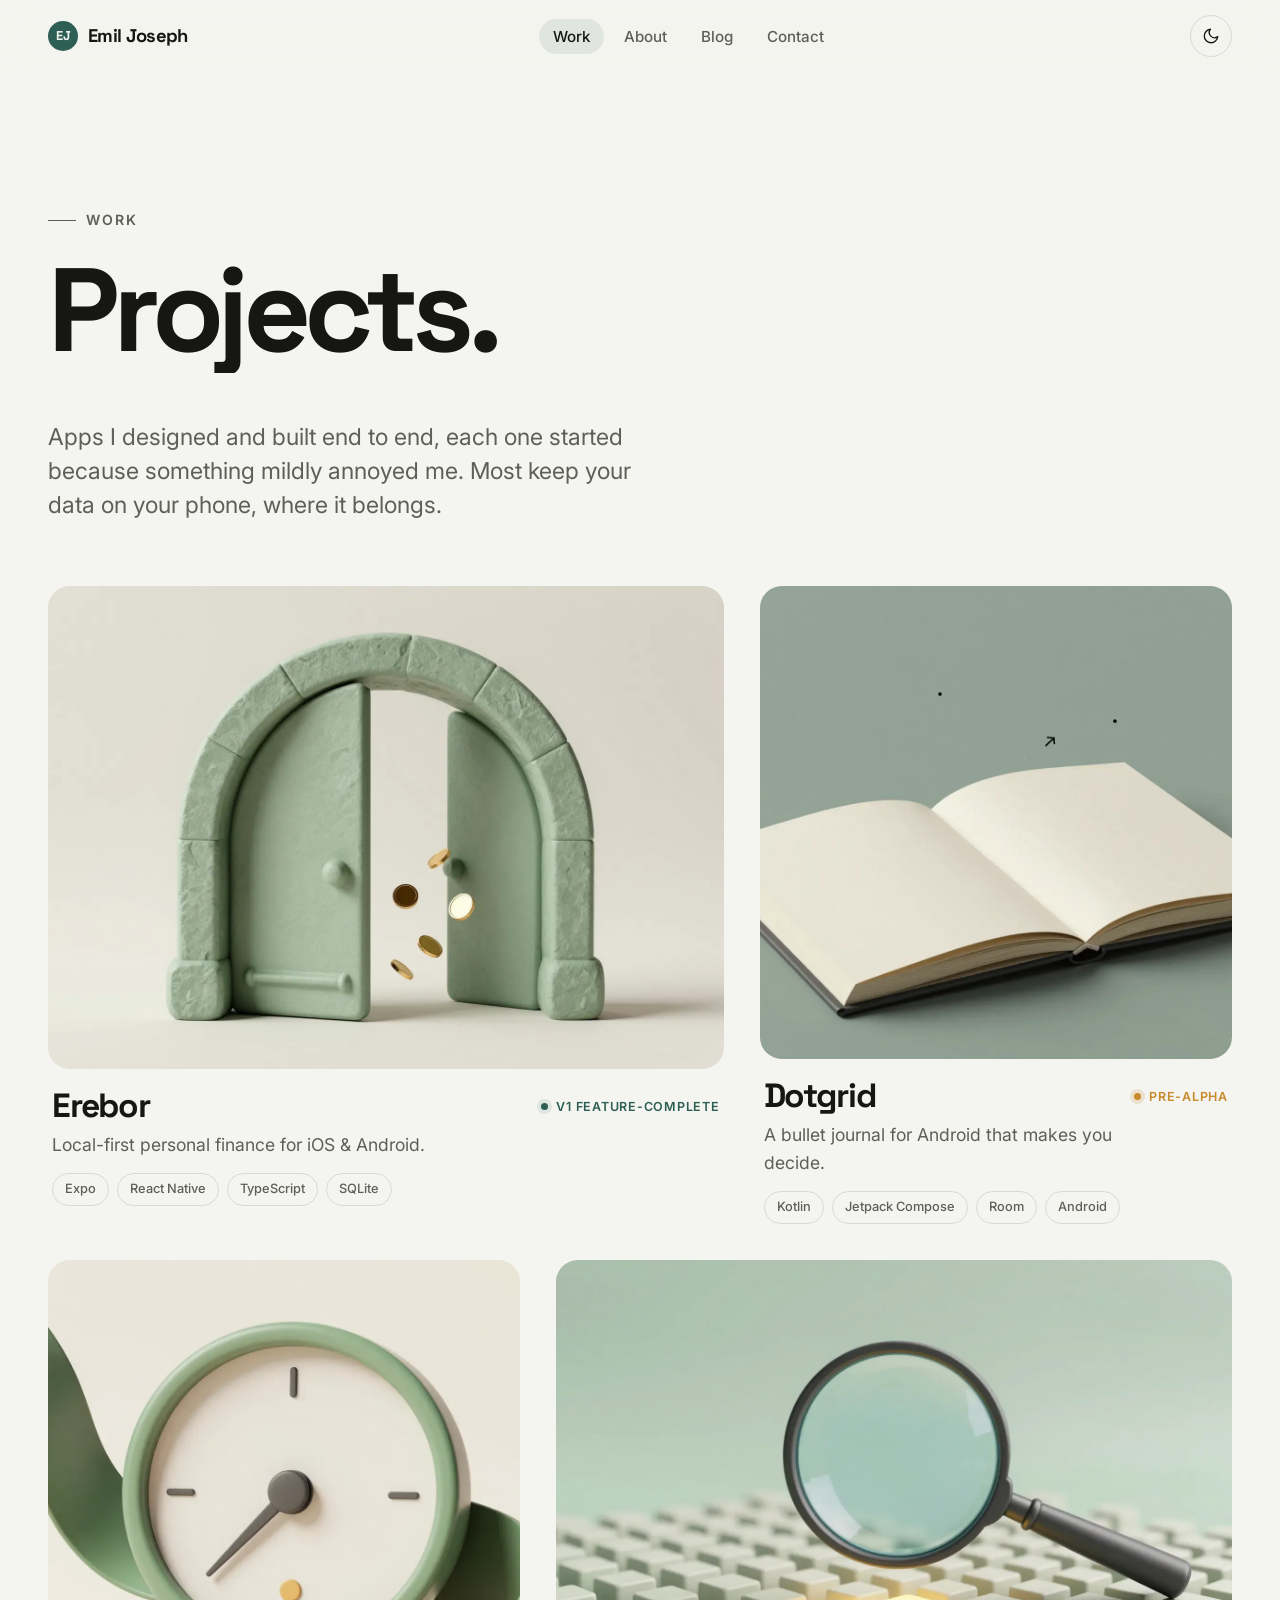
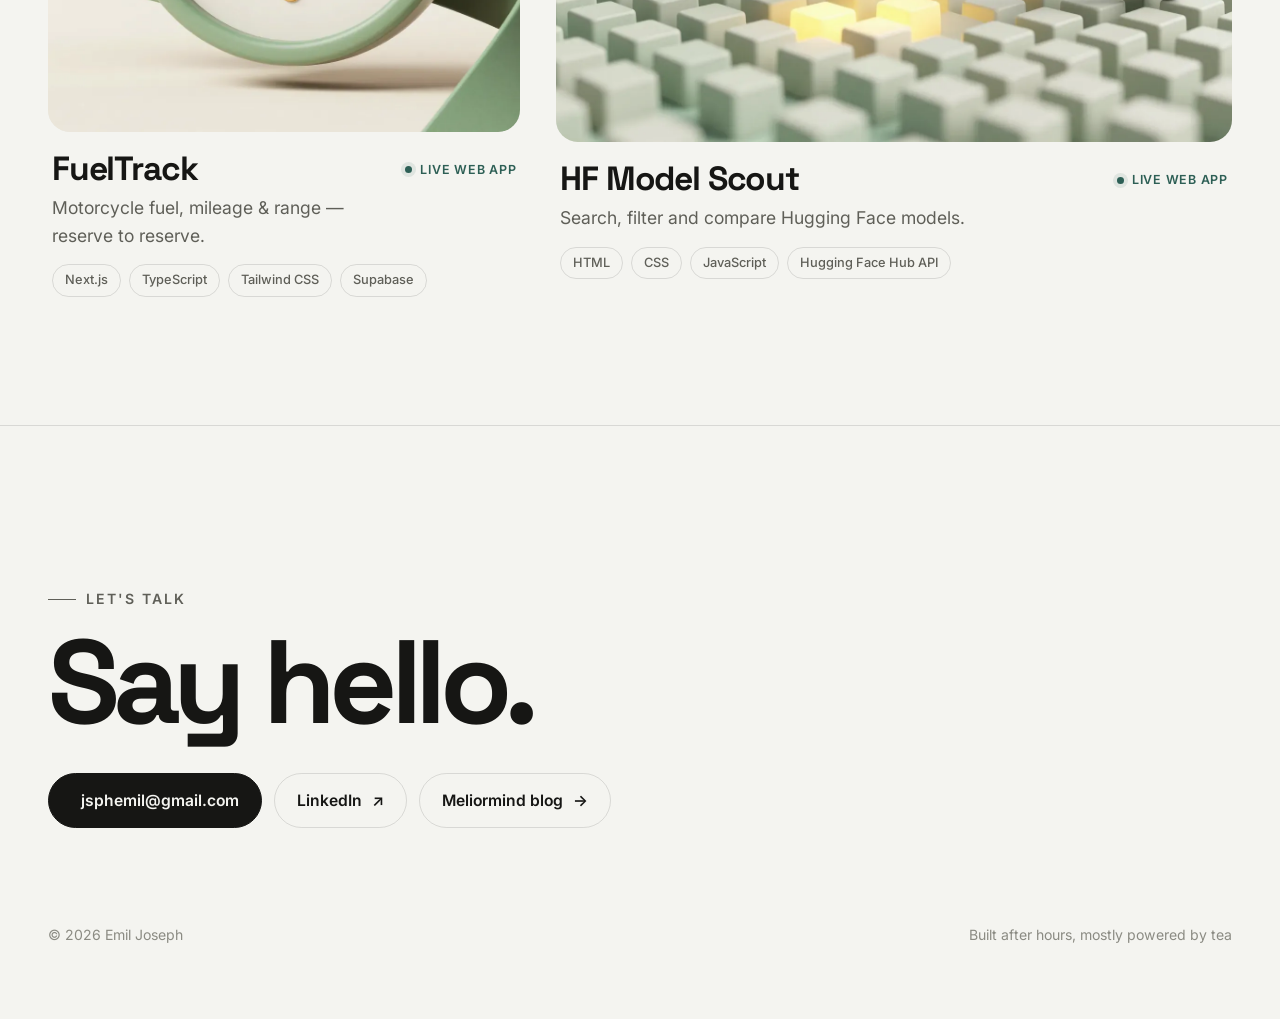
==== projects/index.html @ 0bd25102 "Give the site copy a lighter touch Loosen the tone across the landing, projects, About and project p" ====
<!doctype html>
<html lang="en">
<head>
<meta charset="utf-8">
<meta name="viewport" content="width=device-width, initial-scale=1">
<title>Work — Emil Joseph</title>
<meta name="description" content="Apps and tools built by Emil Joseph: Erebor, Dotgrid, FuelTrack and HF Model Scout.">
<link rel="canonical" href="https://jsphemil.github.io/projects/">
<meta name="theme-color" content="#f4f4f0" media="(prefers-color-scheme: light)">
<meta name="theme-color" content="#0f1210" media="(prefers-color-scheme: dark)">
<meta property="og:type" content="website">
<meta property="og:site_name" content="Emil Joseph">
<meta property="og:title" content="Work — Emil Joseph">
<meta property="og:description" content="Apps and tools built by Emil Joseph: Erebor, Dotgrid, FuelTrack and HF Model Scout.">
<meta property="og:url" content="https://jsphemil.github.io/projects/">
<meta property="og:image" content="https://jsphemil.github.io/assets/img/og/site.jpg">
<meta property="og:image:alt" content="Emil Joseph — portfolio">
<meta name="twitter:card" content="summary_large_image">
<link rel="icon" href="../assets/img/favicon.svg" type="image/svg+xml">
<link rel="preconnect" href="https://fonts.googleapis.com">
<link rel="preconnect" href="https://fonts.gstatic.com" crossorigin>
<link rel="stylesheet" href="https://fonts.googleapis.com/css2?family=Inter:wght@400;500;600&family=Space+Grotesk:wght@500;600;700&display=swap">
<link rel="stylesheet" href="../assets/css/site.css">
<script>document.documentElement.classList.add('js');try{var t=localStorage.getItem('theme');if(t)document.documentElement.dataset.theme=t}catch(e){}</script>
</head>
<body>
<a class="skip" href="#main">Skip to content</a>
<header class="site-header">
  <nav class="nav wrap" aria-label="Main">
    <a class="brand" href="../index.html"><span class="brand-mark">EJ</span>Emil Joseph</a>
    <ul class="nav-links" id="nav-links">
      <li><a href="../projects/index.html" aria-current="page">Work</a></li>
      <li><a href="../about.html">About</a></li>
      <li><a href="../blog.html">Blog</a></li>
      <li><a href="#contact">Contact</a></li>
    </ul>
    <div class="nav-actions">
      <button class="icon-btn theme-toggle" type="button" aria-label="Toggle colour theme"><svg class="moon" viewBox="0 0 24 24" aria-hidden="true"><path d="M21 12.8A9 9 0 1 1 11.2 3a7 7 0 0 0 9.8 9.8Z"/></svg><svg class="sun" viewBox="0 0 24 24" aria-hidden="true"><circle cx="12" cy="12" r="4"/><path d="M12 2v2M12 20v2M4.9 4.9l1.4 1.4M17.7 17.7l1.4 1.4M2 12h2M20 12h2M4.9 19.1l1.4-1.4M17.7 6.3l1.4-1.4"/></svg></button>
      <button class="icon-btn menu-toggle" type="button" aria-label="Menu" aria-expanded="false" aria-controls="nav-links"><svg viewBox="0 0 24 24" aria-hidden="true"><path d="M4 8h16M4 16h16"/></svg></button>
    </div>
  </nav>
</header>
<main id="main">
<section class="hero wrap" style="padding-bottom:clamp(32px,5vw,64px)">
  <p class="eyebrow" data-reveal>Work</p>
  <h1 data-reveal="fade"><span class="line"><span>Projects.</span></span></h1>
  <div class="hero-sub"><p data-reveal style="--d:.2s">Apps I designed and built end to end, each one started because something mildly annoyed me. Most keep your data on your phone, where it belongs.</p></div>
</section>
<section class="wrap" style="padding-bottom:clamp(64px,10vw,140px)">
  <div class="work-grid"><a class="tile" href="../projects/erebor.html" data-reveal style="--d:0.00s">
  <div class="tile-media" data-reveal="scale"><img src="../assets/img/erebor/hero.webp" alt="A sage-green stone vault archway with its doors open and gold coins tumbling through" width="1536" height="1024" decoding="async"><span class="view" aria-hidden="true">→</span></div>
  <div class="tile-meta"><div><h3>Erebor</h3><p>Local-first personal finance for iOS & Android.</p></div><span class="status">v1 feature-complete</span></div>
  <ul class="chips"><li class="chip">Expo</li><li class="chip">React Native</li><li class="chip">TypeScript</li><li class="chip">SQLite</li></ul>
</a><a class="tile" href="../projects/dotgrid.html" data-reveal style="--d:0.12s">
  <div class="tile-media" data-reveal="scale"><img src="../assets/img/dotgrid/hero.webp" alt="An open cream notebook on a sage background with a dot and an arrow floating above the page" width="1536" height="1024" decoding="async"><span class="view" aria-hidden="true">→</span></div>
  <div class="tile-meta"><div><h3>Dotgrid</h3><p>A bullet journal for Android that makes you decide.</p></div><span class="status wip">Pre-alpha</span></div>
  <ul class="chips"><li class="chip">Kotlin</li><li class="chip">Jetpack Compose</li><li class="chip">Room</li><li class="chip">Android</li></ul>
</a><a class="tile" href="../projects/fueltrack.html" data-reveal style="--d:0.00s">
  <div class="tile-media" data-reveal="scale"><img src="../assets/img/fueltrack/hero.webp" alt="A minimal round gauge with a single needle and an amber dot, wrapped by a sage-green road ribbon" width="1536" height="1024" loading="lazy" decoding="async"><span class="view" aria-hidden="true">→</span></div>
  <div class="tile-meta"><div><h3>FuelTrack</h3><p>Motorcycle fuel, mileage & range — reserve to reserve.</p></div><span class="status">Live web app</span></div>
  <ul class="chips"><li class="chip">Next.js</li><li class="chip">TypeScript</li><li class="chip">Tailwind CSS</li><li class="chip">Supabase</li></ul>
</a><a class="tile" href="../projects/hf-model-scout.html" data-reveal style="--d:0.12s">
  <div class="tile-media" data-reveal="scale"><img src="../assets/img/hf-model-scout/hero.webp" alt="A magnifying glass hovering over a grid of matte cubes, three of them glowing yellow" width="1536" height="1024" loading="lazy" decoding="async"><span class="view" aria-hidden="true">→</span></div>
  <div class="tile-meta"><div><h3>HF Model Scout</h3><p>Search, filter and compare Hugging Face models.</p></div><span class="status">Live web app</span></div>
  <ul class="chips"><li class="chip">HTML</li><li class="chip">CSS</li><li class="chip">JavaScript</li><li class="chip">Hugging Face Hub API</li></ul>
</a></div>
</section>
</main>
<footer class="contact" id="contact">
  <div class="wrap">
    <p class="eyebrow" data-reveal>Let's talk</p>
    <h2 data-reveal><a href="mailto:jsphemil@gmail.com">Say hello.</a></h2>
    <div class="contact-links" data-reveal>
      <a class="btn" href="mailto:jsphemil@gmail.com"><svg viewBox="0 0 24 24" aria-hidden="true"><rect x="3" y="5" width="18" height="14" rx="2"/><path d="M3 7l9 6 9-6"/></svg> jsphemil@gmail.com</a>
      <a class="btn ghost" href="https://www.linkedin.com/in/jsphemil" target="_blank" rel="noopener">LinkedIn <span class="arr">↗</span></a>
      <a class="btn ghost" href="../blog.html">Meliormind blog <span class="arr">→</span></a>
    </div>
    <div class="footer-bottom">
      <span>© <span data-year>2026</span> Emil Joseph</span>
      <span>Built after hours, mostly powered by tea</span>
    </div>
  </div>
</footer>
<script src="../assets/js/site.js" defer></script>
</body>
</html>
---- assets/css/site.css ----
/* ==========================================================================
   Emil Joseph — portfolio
   Tokens · base · layout · components · motion
   ========================================================================== */

:root{
  color-scheme:light;
  --bg:#f4f4f0;
  --bg-2:#ebebe4;
  --surface:#ffffff;
  --text:#161614;
  --muted:#5f5f58;
  --faint:#8b8b83;
  --border:rgba(22,22,20,.12);
  --accent:#2d5f55;
  --accent-soft:rgba(45,95,85,.10);
  --on-accent:#f4f4f0;
  --amber:#c98a2b;
  --shadow:0 24px 60px -24px rgba(20,25,23,.25);

  --font-display:"Space Grotesk",ui-sans-serif,system-ui,sans-serif;
  --font-body:"Inter",ui-sans-serif,system-ui,-apple-system,"Segoe UI",sans-serif;

  --step--1:clamp(.82rem,.8rem + .1vw,.88rem);
  --step-0:clamp(1rem,.96rem + .2vw,1.1rem);
  --step-1:clamp(1.2rem,1.1rem + .5vw,1.45rem);
  --step-2:clamp(1.5rem,1.3rem + 1vw,2.1rem);
  --step-3:clamp(2rem,1.6rem + 2vw,3.2rem);
  --step-4:clamp(2.6rem,1.8rem + 4vw,5.2rem);
  --step-5:clamp(3.2rem,1.8rem + 7vw,7.5rem);

  --gutter:clamp(16px,4vw,48px);
  --max:1280px;
  --radius:22px;
  --ease:cubic-bezier(.2,.7,.2,1);
}
:root[data-theme="dark"]{
  color-scheme:dark;
  --bg:#0f1210;
  --bg-2:#161b18;
  --surface:#1a201c;
  --text:#f0f2ed;
  --muted:#a7ada5;
  --faint:#7c837b;
  --border:rgba(240,242,237,.12);
  --accent:#9bc8b8;
  --accent-soft:rgba(155,200,184,.12);
  --on-accent:#0f1210;
  --amber:#e0a84e;
  --shadow:0 24px 60px -24px rgba(0,0,0,.6);
}
@media (prefers-color-scheme:dark){
  :root:not([data-theme="light"]){
    color-scheme:dark;
    --bg:#0f1210;--bg-2:#161b18;--surface:#1a201c;--text:#f0f2ed;--muted:#a7ada5;--faint:#7c837b;
    --border:rgba(240,242,237,.12);--accent:#9bc8b8;--accent-soft:rgba(155,200,184,.12);
    --on-accent:#0f1210;--amber:#e0a84e;--shadow:0 24px 60px -24px rgba(0,0,0,.6);
  }
}

/* ---------- base ---------- */
*,*::before,*::after{box-sizing:border-box}
html{scroll-behavior:smooth;-webkit-text-size-adjust:100%}
body{
  margin:0;background:var(--bg);color:var(--text);
  font-family:var(--font-body);font-size:var(--step-0);line-height:1.6;
  -webkit-font-smoothing:antialiased;overflow-x:hidden;
  transition:background-color .3s,color .3s;
}
img{display:block;max-width:100%;height:auto}
a{color:inherit}
h1,h2,h3,h4{font-family:var(--font-display);font-weight:700;letter-spacing:-.035em;line-height:1.02;margin:0}
p{margin:0}
:focus-visible{outline:2px solid var(--accent);outline-offset:3px;border-radius:6px}
.skip{position:absolute;left:-999px;top:8px;z-index:100;background:var(--text);color:var(--bg);padding:8px 14px;border-radius:8px}
.skip:focus{left:8px}
.wrap{width:min(100% - 2*var(--gutter),var(--max));margin-inline:auto}
.eyebrow{
  font-family:var(--font-body);font-size:var(--step--1);font-weight:600;letter-spacing:.14em;
  text-transform:uppercase;color:var(--muted);display:inline-flex;align-items:center;gap:10px
}
.eyebrow::before{content:"";width:28px;height:1px;background:currentColor}
.muted{color:var(--muted)}
.accent{color:var(--accent)}

/* ---------- header / nav ---------- */
.site-header{
  position:sticky;top:0;z-index:50;
  background:color-mix(in srgb,var(--bg) 82%,transparent);
  backdrop-filter:saturate(1.4) blur(14px);-webkit-backdrop-filter:saturate(1.4) blur(14px);
  border-bottom:1px solid transparent;transition:border-color .3s;
}
.site-header.scrolled{border-bottom-color:var(--border)}
.nav{display:flex;align-items:center;justify-content:space-between;height:72px;gap:16px}
.brand{font-family:var(--font-display);font-weight:700;font-size:1.15rem;letter-spacing:-.03em;text-decoration:none;display:flex;align-items:center;gap:10px}
.brand-mark{width:30px;height:30px;border-radius:50%;background:var(--accent);color:var(--on-accent);display:grid;place-items:center;font-size:.8rem;letter-spacing:0}
.nav-links{display:flex;align-items:center;gap:6px;list-style:none;margin:0;padding:0}
.nav-links a{
  text-decoration:none;font-size:.95rem;font-weight:500;padding:8px 14px;border-radius:999px;color:var(--muted);
  transition:color .2s,background .2s
}
.nav-links a:hover,.nav-links a[aria-current="page"]{color:var(--text);background:var(--accent-soft)}
.nav-actions{display:flex;align-items:center;gap:8px}
.icon-btn{
  width:42px;height:42px;border-radius:50%;border:1px solid var(--border);background:transparent;color:var(--text);
  display:grid;place-items:center;cursor:pointer;transition:background .2s,transform .2s
}
.icon-btn:hover{background:var(--accent-soft);transform:rotate(-8deg)}
.icon-btn svg{width:18px;height:18px;fill:none;stroke:currentColor;stroke-width:1.8;stroke-linecap:round;stroke-linejoin:round}
.theme-toggle .sun{display:none}
:root[data-theme="dark"] .theme-toggle .sun{display:block}
:root[data-theme="dark"] .theme-toggle .moon{display:none}
@media (prefers-color-scheme:dark){
  :root:not([data-theme="light"]) .theme-toggle .sun{display:block}
  :root:not([data-theme="light"]) .theme-toggle .moon{display:none}
}
.menu-toggle{display:none}
@media (max-width:760px){
  .menu-toggle{display:grid}
  .nav-links{
    position:fixed;inset:72px 0 auto 0;flex-direction:column;align-items:stretch;gap:0;
    background:var(--bg);border-bottom:1px solid var(--border);padding:8px var(--gutter) 20px;
    transform:translateY(-8px);opacity:0;visibility:hidden;transition:opacity .25s,transform .25s,visibility .25s
  }
  .nav-links a{display:block;font-family:var(--font-display);font-size:1.6rem;font-weight:600;color:var(--text);padding:12px 4px;border-radius:0;border-bottom:1px solid var(--border)}
  .nav-links a:hover,.nav-links a[aria-current="page"]{background:none;color:var(--accent)}
  .nav-open .nav-links{opacity:1;visibility:visible;transform:none}
}

/* ---------- buttons / chips ---------- */
.btn{
  display:inline-flex;align-items:center;gap:10px;padding:14px 22px;border-radius:999px;
  font-weight:600;font-size:.98rem;text-decoration:none;border:1px solid var(--text);
  background:var(--text);color:var(--bg);transition:transform .25s var(--ease),background .2s,color .2s
}
.btn:hover{transform:translateY(-2px)}
.btn .arr{transition:transform .25s var(--ease)}
.btn:hover .arr{transform:translateX(4px)}
.btn.ghost{background:transparent;color:var(--text);border-color:var(--border)}
.btn.ghost:hover{border-color:var(--text)}
.btn.accent{background:var(--accent);border-color:var(--accent);color:var(--on-accent)}
.chips{display:flex;flex-wrap:wrap;gap:8px;list-style:none;padding:0;margin:0}
.chip{font-size:.8rem;font-weight:500;padding:5px 12px;border:1px solid var(--border);border-radius:999px;color:var(--muted)}
.status{display:inline-flex;align-items:center;gap:8px;font-size:.78rem;font-weight:600;letter-spacing:.06em;text-transform:uppercase;color:var(--accent)}
.status::before{content:"";width:7px;height:7px;border-radius:50%;background:currentColor;box-shadow:0 0 0 4px var(--accent-soft)}
.status.wip{color:var(--amber)}
.status.wip::before{box-shadow:0 0 0 4px color-mix(in srgb,var(--amber) 18%,transparent)}

/* ---------- hero ---------- */
.hero{padding:clamp(56px,10vw,140px) 0 clamp(48px,7vw,96px)}
.hero h1{font-size:var(--step-5);font-weight:700;letter-spacing:-.055em;line-height:.95;max-width:12ch;margin-top:22px}
.hero h1 .line{display:block;overflow:hidden;padding-bottom:.06em}
.hero h1 .line>span{display:inline-block}
.hero-sub{display:grid;gap:28px;margin-top:clamp(28px,4vw,48px);align-items:end}
.hero-sub p{font-size:var(--step-1);color:var(--muted);max-width:42ch;line-height:1.45}
.hero-cta{display:flex;flex-wrap:wrap;gap:12px}
@media (min-width:900px){.hero-sub{grid-template-columns:1fr auto}}

/* ---------- marquee ---------- */
.marquee{border-block:1px solid var(--border);overflow:hidden;padding:18px 0;white-space:nowrap}
.marquee-track{display:inline-flex;gap:48px;animation:marquee 38s linear infinite;font-family:var(--font-display);font-size:var(--step-2);font-weight:600;letter-spacing:-.03em}
.marquee-track span{display:inline-flex;align-items:center;gap:48px}
.marquee-track span::after{content:"✳";color:var(--accent);font-size:.7em}
@keyframes marquee{to{transform:translateX(-50%)}}

/* ---------- section ---------- */
.section{padding:clamp(64px,10vw,140px) 0}
.section-head{display:flex;flex-wrap:wrap;align-items:end;justify-content:space-between;gap:20px;margin-bottom:clamp(32px,5vw,64px)}
.section-head h2{font-size:var(--step-4);max-width:14ch;margin-top:14px}

/* ---------- project grid ---------- */
.work-grid{display:grid;gap:clamp(20px,3vw,36px);grid-template-columns:1fr}
@media (min-width:860px){
  .work-grid{grid-template-columns:repeat(12,1fr)}
  .work-grid>.tile:nth-child(4n+1){grid-column:span 7}
  .work-grid>.tile:nth-child(4n+2){grid-column:span 5}
  .work-grid>.tile:nth-child(4n+3){grid-column:span 5}
  .work-grid>.tile:nth-child(4n+4){grid-column:span 7}
}
.tile{display:block;text-decoration:none;color:inherit}
.tile-media{
  position:relative;overflow:hidden;border-radius:var(--radius);background:var(--bg-2);
  aspect-ratio:4/3;isolation:isolate
}
@media (min-width:860px){
  .work-grid>.tile:nth-child(4n+1) .tile-media,
  .work-grid>.tile:nth-child(4n+4) .tile-media{aspect-ratio:7/5}
  .work-grid>.tile:nth-child(4n+2) .tile-media,
  .work-grid>.tile:nth-child(4n+3) .tile-media{aspect-ratio:1/1.0}
}
.tile-media img{width:100%;height:100%;object-fit:cover;transition:transform 1.1s var(--ease)}
.tile:hover .tile-media img{transform:scale(1.06)}
.tile-media .view{
  position:absolute;right:18px;bottom:18px;z-index:2;width:64px;height:64px;border-radius:50%;
  background:var(--text);color:var(--bg);display:grid;place-items:center;font-size:1.4rem;
  transform:scale(.6) rotate(-45deg);opacity:0;transition:transform .45s var(--ease),opacity .3s
}
.tile:hover .view,.tile:focus-visible .view{transform:none;opacity:1}
.tile-meta{display:flex;justify-content:space-between;align-items:start;gap:16px;padding:20px 4px 0}
.tile-meta h3{font-size:var(--step-2)}
.tile-meta p{color:var(--muted);margin-top:8px;max-width:40ch}
.tile-meta .status{white-space:nowrap;margin-top:8px}
.tile .chips{padding:14px 4px 0}

/* ---------- split teaser ---------- */
.split{display:grid;gap:24px}
@media (min-width:860px){.split{grid-template-columns:1fr 1fr}}
.card{
  display:flex;flex-direction:column;justify-content:space-between;gap:40px;min-height:340px;
  padding:clamp(28px,4vw,48px);border-radius:var(--radius);background:var(--surface);border:1px solid var(--border);
  text-decoration:none;color:inherit;transition:transform .4s var(--ease),box-shadow .4s
}
a.card:hover{transform:translateY(-6px);box-shadow:var(--shadow)}
.card h3{font-size:var(--step-3);max-width:13ch}
.card p{color:var(--muted);max-width:44ch;margin-top:14px}
.card .more{font-weight:600;display:inline-flex;gap:10px;align-items:center}
.card.inverse{background:var(--text);color:var(--bg);border-color:var(--text)}
.card.inverse p{color:color-mix(in srgb,var(--bg) 70%,transparent)}

/* ---------- project page ---------- */
.p-hero{padding:clamp(40px,7vw,96px) 0 clamp(28px,4vw,48px)}
.back{display:inline-flex;align-items:center;gap:8px;text-decoration:none;color:var(--muted);font-size:.92rem;font-weight:500}
.back:hover{color:var(--text)}
.p-hero h1{font-size:var(--step-5);letter-spacing:-.055em;line-height:.95;margin-top:28px;max-width:14ch}
.p-lede{font-size:var(--step-1);color:var(--muted);max-width:44ch;line-height:1.45;margin-top:24px}
.p-facts{display:grid;grid-template-columns:repeat(auto-fit,minmax(150px,1fr));gap:20px;margin-top:clamp(32px,5vw,56px);padding-top:24px;border-top:1px solid var(--border)}
.p-facts dt{font-size:.75rem;letter-spacing:.12em;text-transform:uppercase;color:var(--faint);font-weight:600}
.p-facts dd{margin:6px 0 0;font-weight:500}
.p-cover{border-radius:var(--radius);overflow:hidden;aspect-ratio:3/2;background:var(--bg-2)}
@media (min-width:860px){.p-cover{aspect-ratio:16/8}}
.p-cover img{width:100%;height:100%;object-fit:cover}
.prose{display:grid;gap:28px}
@media (min-width:860px){.prose{grid-template-columns:5fr 7fr;gap:64px}}
.prose h2{font-size:var(--step-3)}
.prose .body{display:grid;gap:18px;font-size:var(--step-1);line-height:1.5;color:var(--muted)}
.prose .body strong{color:var(--text);font-weight:600}
.features{display:grid;gap:16px;grid-template-columns:1fr;list-style:none;margin:0;padding:0}
@media (min-width:640px){.features{grid-template-columns:1fr 1fr}}
@media (min-width:1000px){.features{grid-template-columns:repeat(3,1fr)}}
.feature{padding:28px;border-radius:18px;background:var(--surface);border:1px solid var(--border);display:grid;gap:12px;align-content:start}
.feature .ico{width:44px;height:44px;border-radius:12px;background:var(--accent-soft);color:var(--accent);display:grid;place-items:center}
.feature .ico svg{width:22px;height:22px;fill:none;stroke:currentColor;stroke-width:1.7;stroke-linecap:round;stroke-linejoin:round}
.feature h3{font-size:1.25rem;letter-spacing:-.02em;line-height:1.2}
.feature p{color:var(--muted);font-size:.98rem}
.gallery{display:grid;gap:clamp(16px,2.5vw,28px);grid-template-columns:1fr}
@media (min-width:760px){.gallery{grid-template-columns:1fr 1fr}}
.gallery figure{margin:0;border-radius:var(--radius);overflow:hidden;background:var(--bg-2);aspect-ratio:3/2}
.gallery img,.gallery svg{width:100%;height:100%;object-fit:cover;display:block}
.pnav{display:grid;grid-template-columns:1fr 1fr;border-top:1px solid var(--border)}
.pnav a{display:block;padding:clamp(28px,5vw,56px) 0;text-decoration:none}
.pnav a+a{text-align:right;border-left:1px solid var(--border);padding-left:20px}
.pnav a:first-child{padding-right:20px}
.pnav small{display:block;color:var(--faint);font-size:.78rem;letter-spacing:.12em;text-transform:uppercase;font-weight:600;margin-bottom:10px}
.pnav span{font-family:var(--font-display);font-size:var(--step-3);font-weight:700;letter-spacing:-.04em;line-height:1;transition:color .2s}
.pnav a:hover span{color:var(--accent)}

/* ---------- illustrations (theme-aware fallbacks) ---------- */
.art svg{width:100%;height:100%}
.art .a-bg{fill:var(--bg-2)}
.art .a-dots circle{fill:var(--faint);opacity:.35}
.art .a-card{fill:var(--surface);stroke:var(--border)}
.art .a-card-on{fill:var(--surface);stroke:var(--accent);stroke-width:2}
.art .a-line{fill:var(--muted);opacity:.35}
.art .a-track{fill:var(--border)}
.art .a-acc,.art .a-bar{fill:var(--accent)}
.art .a-bar{opacity:.22}
.art .a-knob{fill:var(--surface);stroke:var(--accent);stroke-width:3}
.art .a-ink{fill:var(--text)}
.art .a-ink-s{stroke:var(--text);stroke-width:3.5;stroke-linecap:round;stroke-linejoin:round}
.art .a-stroke{stroke:var(--faint);stroke-width:2.5;stroke-dasharray:6 8}
.art .a-stroke-acc{stroke:var(--accent);stroke-width:4;stroke-linecap:round;stroke-linejoin:round}
.art .a-amber{fill:var(--amber)}
.art .a-grid path,.art .a-axis{stroke:var(--border);stroke-width:1.5}
.art .a-hill{fill:var(--accent);opacity:.18}
.art .a-hill2{fill:var(--accent);opacity:.28}
.art .a-road{stroke:var(--text);stroke-width:16;stroke-linecap:round;opacity:.85}
.art .a-road-dash{stroke:var(--bg-2);stroke-width:2.5;stroke-dasharray:12 12}
.art .a-pin{fill:var(--accent)}
.art .a-pin-in{fill:var(--on-accent)}
.art .a-cube{fill:var(--surface);stroke:var(--border)}
.art .a-cube-on{fill:var(--amber);opacity:.85}

/* ---------- about ---------- */
.about-hero{display:grid;gap:clamp(32px,5vw,64px);align-items:end}
@media (min-width:900px){.about-hero{grid-template-columns:7fr 4fr}}
.portrait{border-radius:var(--radius);overflow:hidden;aspect-ratio:4/5;background:var(--bg-2);max-width:420px}
.portrait img{width:100%;height:100%;object-fit:cover;object-position:50% 20%}
.stack-grid{display:grid;gap:16px;grid-template-columns:1fr}
@media (min-width:760px){.stack-grid{grid-template-columns:repeat(3,1fr)}}
.stack-grid .feature h3{margin-bottom:4px}
.timeline{list-style:none;margin:0;padding:0;border-top:1px solid var(--border)}
.timeline li{display:grid;gap:8px 32px;padding:28px 0;border-bottom:1px solid var(--border)}
@media (min-width:760px){.timeline li{grid-template-columns:140px 1fr 2fr;align-items:baseline}}
.timeline .yr{font-family:var(--font-display);font-size:var(--step-2);font-weight:700;letter-spacing:-.04em;color:var(--accent)}
.timeline h3{font-size:var(--step-1);letter-spacing:-.02em;line-height:1.25}
.timeline p{color:var(--muted)}

/* ---------- blog ---------- */
.blog-hero{padding:clamp(56px,10vw,140px) 0}
.blog-hero h1{font-size:var(--step-5);letter-spacing:-.055em;line-height:.95;max-width:11ch;margin:22px 0 28px}
.blog-panel{
  position:relative;overflow:hidden;border-radius:calc(var(--radius) + 8px);
  background:var(--accent);color:var(--on-accent);padding:clamp(32px,6vw,80px);
  display:grid;gap:28px
}
.blog-panel h2{font-size:var(--step-4);max-width:12ch}
.blog-panel p{max-width:46ch;font-size:var(--step-1);line-height:1.45;opacity:.85}
.blog-panel .eyebrow{font-size:var(--step--1);max-width:none}
.blog-panel .btn{background:var(--on-accent);color:var(--accent);border-color:var(--on-accent);justify-self:start}
.blog-panel .orb{position:absolute;border-radius:50%;border:1px solid currentColor;opacity:.18;pointer-events:none}
.blog-panel .orb.a{width:520px;height:520px;right:-160px;top:-180px}
.blog-panel .orb.b{width:340px;height:340px;right:-60px;top:-80px}
.blog-panel .orb.c{width:160px;height:160px;right:40px;top:20px;background:currentColor;opacity:.08}
.topics{display:grid;gap:16px;grid-template-columns:1fr}
@media (min-width:760px){.topics{grid-template-columns:repeat(3,1fr)}}

/* ---------- contact / footer ---------- */
.contact{padding:clamp(72px,12vw,160px) 0 clamp(40px,6vw,72px);border-top:1px solid var(--border)}
.contact h2{font-size:var(--step-5);letter-spacing:-.055em;line-height:.92;max-width:10ch;margin:18px 0 36px}
.contact h2 a{text-decoration:none;background:linear-gradient(currentColor,currentColor) 0 100%/0 3px no-repeat;transition:background-size .5s var(--ease)}
.contact h2 a:hover{background-size:100% 3px;color:var(--accent)}
.contact-links{display:flex;flex-wrap:wrap;gap:12px}
.footer-bottom{display:flex;flex-wrap:wrap;justify-content:space-between;gap:12px;margin-top:clamp(56px,8vw,96px);color:var(--faint);font-size:.88rem}

/* ---------- 404 ---------- */
.notfound{min-height:70vh;display:grid;align-content:center;gap:24px}
.notfound h1{font-size:var(--step-5);letter-spacing:-.055em}

/* ---------- motion ---------- */
.js [data-reveal]{opacity:0;transform:translateY(36px);transition:opacity .9s var(--ease),transform .9s var(--ease);transition-delay:var(--d,0s)}
.js [data-reveal].in{opacity:1;transform:none}
.js [data-reveal="fade"]{transform:none}
.js [data-reveal="scale"] img{transform:scale(1.12);transition:transform 1.6s var(--ease)}
.js [data-reveal="scale"].in img{transform:scale(1)}
.js .hero h1 .line>span{transform:translateY(105%);transition:transform 1.1s var(--ease);transition-delay:var(--d,0s)}
.js .hero h1.in .line>span{transform:none}
.parallax img{will-change:transform}
.js .tile:hover [data-reveal="scale"].in img{transform:scale(1.06)}

@media (prefers-reduced-motion:reduce){
  html{scroll-behavior:auto}
  *,*::before,*::after{animation:none!important;transition:none!important}
  .js [data-reveal],.js [data-reveal="scale"] img,.js .hero h1 .line>span{opacity:1!important;transform:none!important}
}
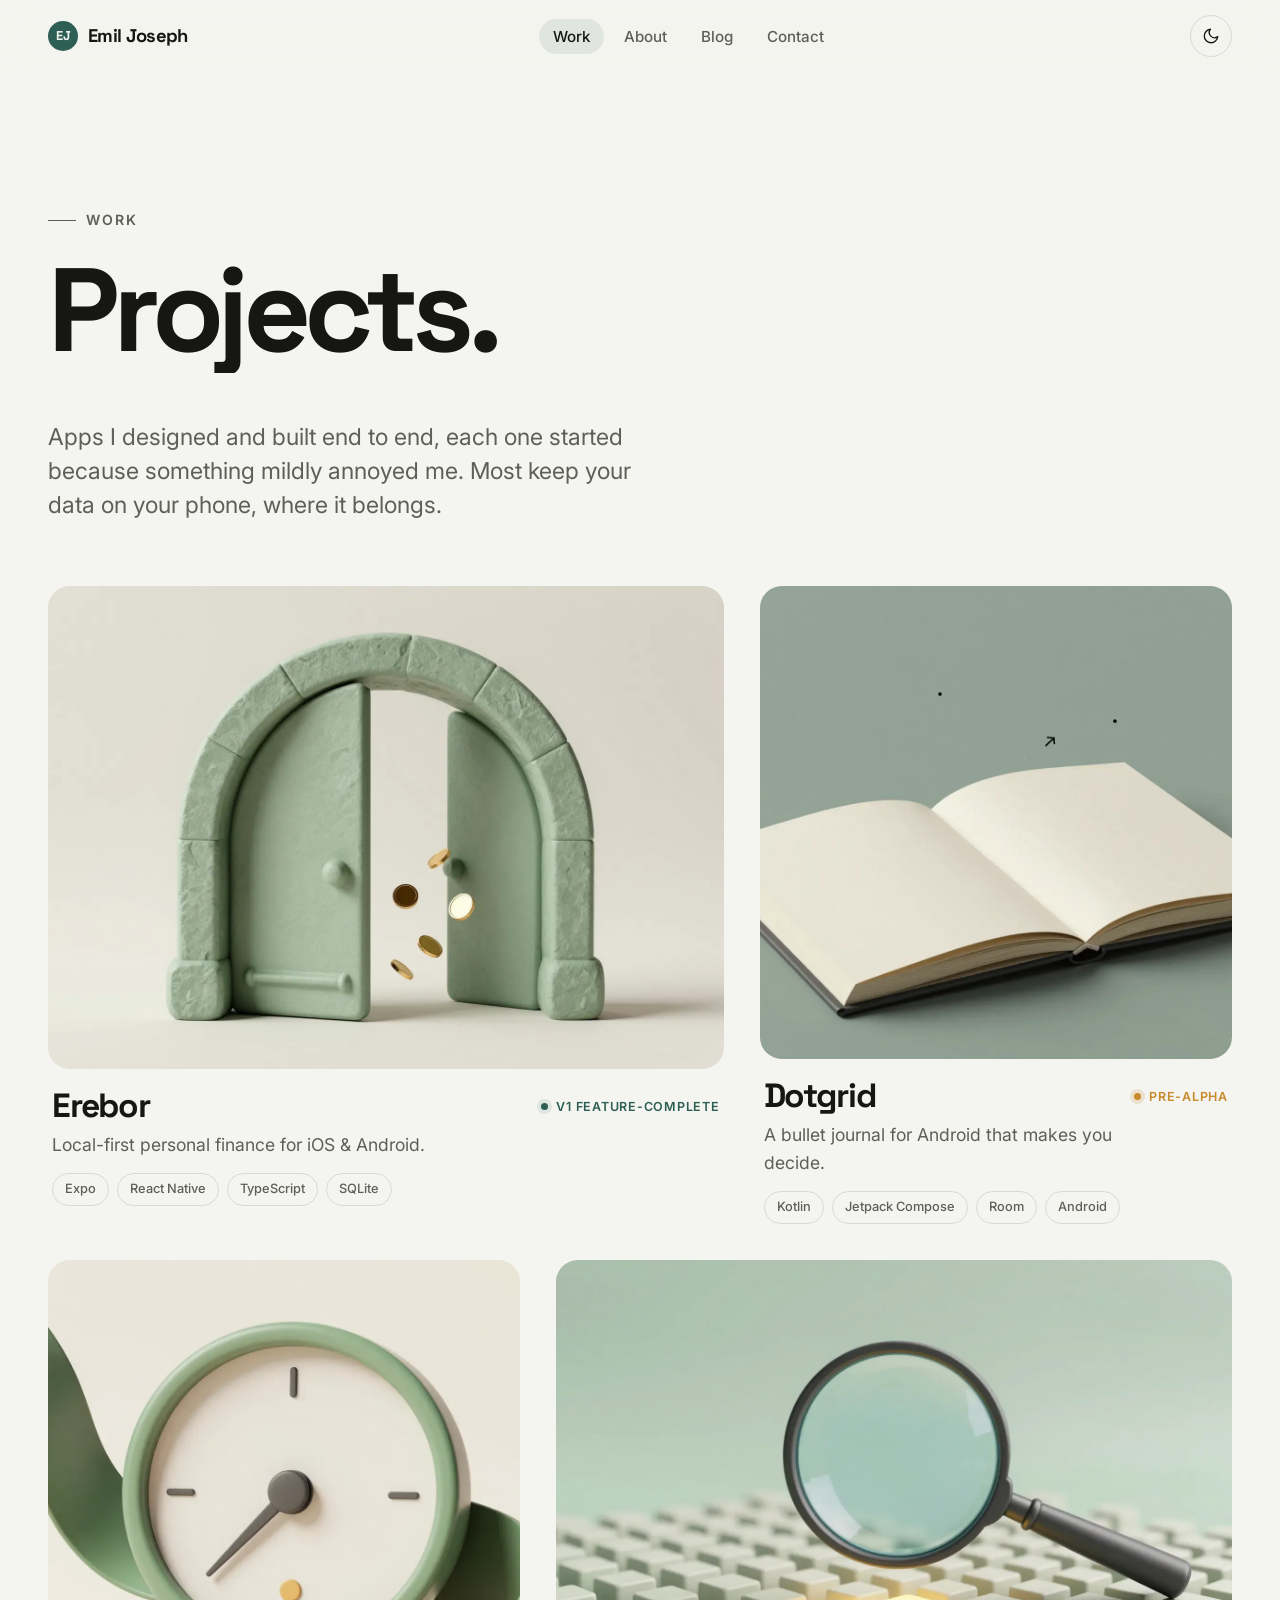
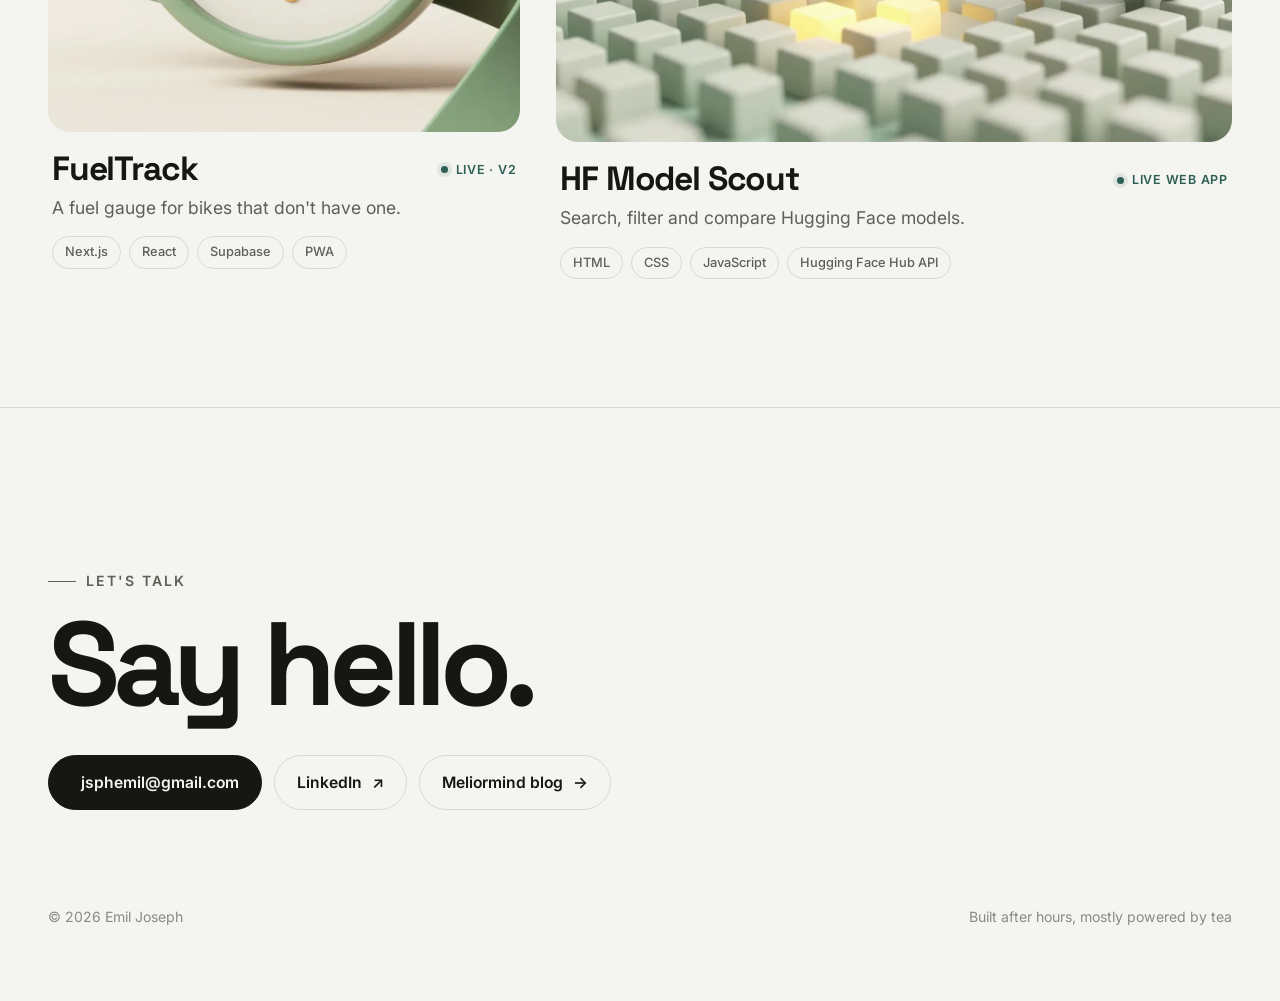
==== commit d4db6ef8: "Update FuelTrack for v2 FuelTrack v2 is a fuel gauge for bikes without one: one-tap reserve, an inst" ====
--- a/projects/index.html
+++ b/projects/index.html
@@ -57,8 +57,8 @@
   <ul class="chips"><li class="chip">Kotlin</li><li class="chip">Jetpack Compose</li><li class="chip">Room</li><li class="chip">Android</li></ul>
 </a><a class="tile" href="../projects/fueltrack.html" data-reveal style="--d:0.00s">
   <div class="tile-media" data-reveal="scale"><img src="../assets/img/fueltrack/hero.webp" alt="A minimal round gauge with a single needle and an amber dot, wrapped by a sage-green road ribbon" width="1536" height="1024" loading="lazy" decoding="async"><span class="view" aria-hidden="true">→</span></div>
-  <div class="tile-meta"><div><h3>FuelTrack</h3><p>Motorcycle fuel, mileage & range — reserve to reserve.</p></div><span class="status">Live web app</span></div>
-  <ul class="chips"><li class="chip">Next.js</li><li class="chip">TypeScript</li><li class="chip">Tailwind CSS</li><li class="chip">Supabase</li></ul>
+  <div class="tile-meta"><div><h3>FuelTrack</h3><p>A fuel gauge for bikes that don't have one.</p></div><span class="status">Live · v2</span></div>
+  <ul class="chips"><li class="chip">Next.js</li><li class="chip">React</li><li class="chip">Supabase</li><li class="chip">PWA</li></ul>
 </a><a class="tile" href="../projects/hf-model-scout.html" data-reveal style="--d:0.12s">
   <div class="tile-media" data-reveal="scale"><img src="../assets/img/hf-model-scout/hero.webp" alt="A magnifying glass hovering over a grid of matte cubes, three of them glowing yellow" width="1536" height="1024" loading="lazy" decoding="async"><span class="view" aria-hidden="true">→</span></div>
   <div class="tile-meta"><div><h3>HF Model Scout</h3><p>Search, filter and compare Hugging Face models.</p></div><span class="status">Live web app</span></div>
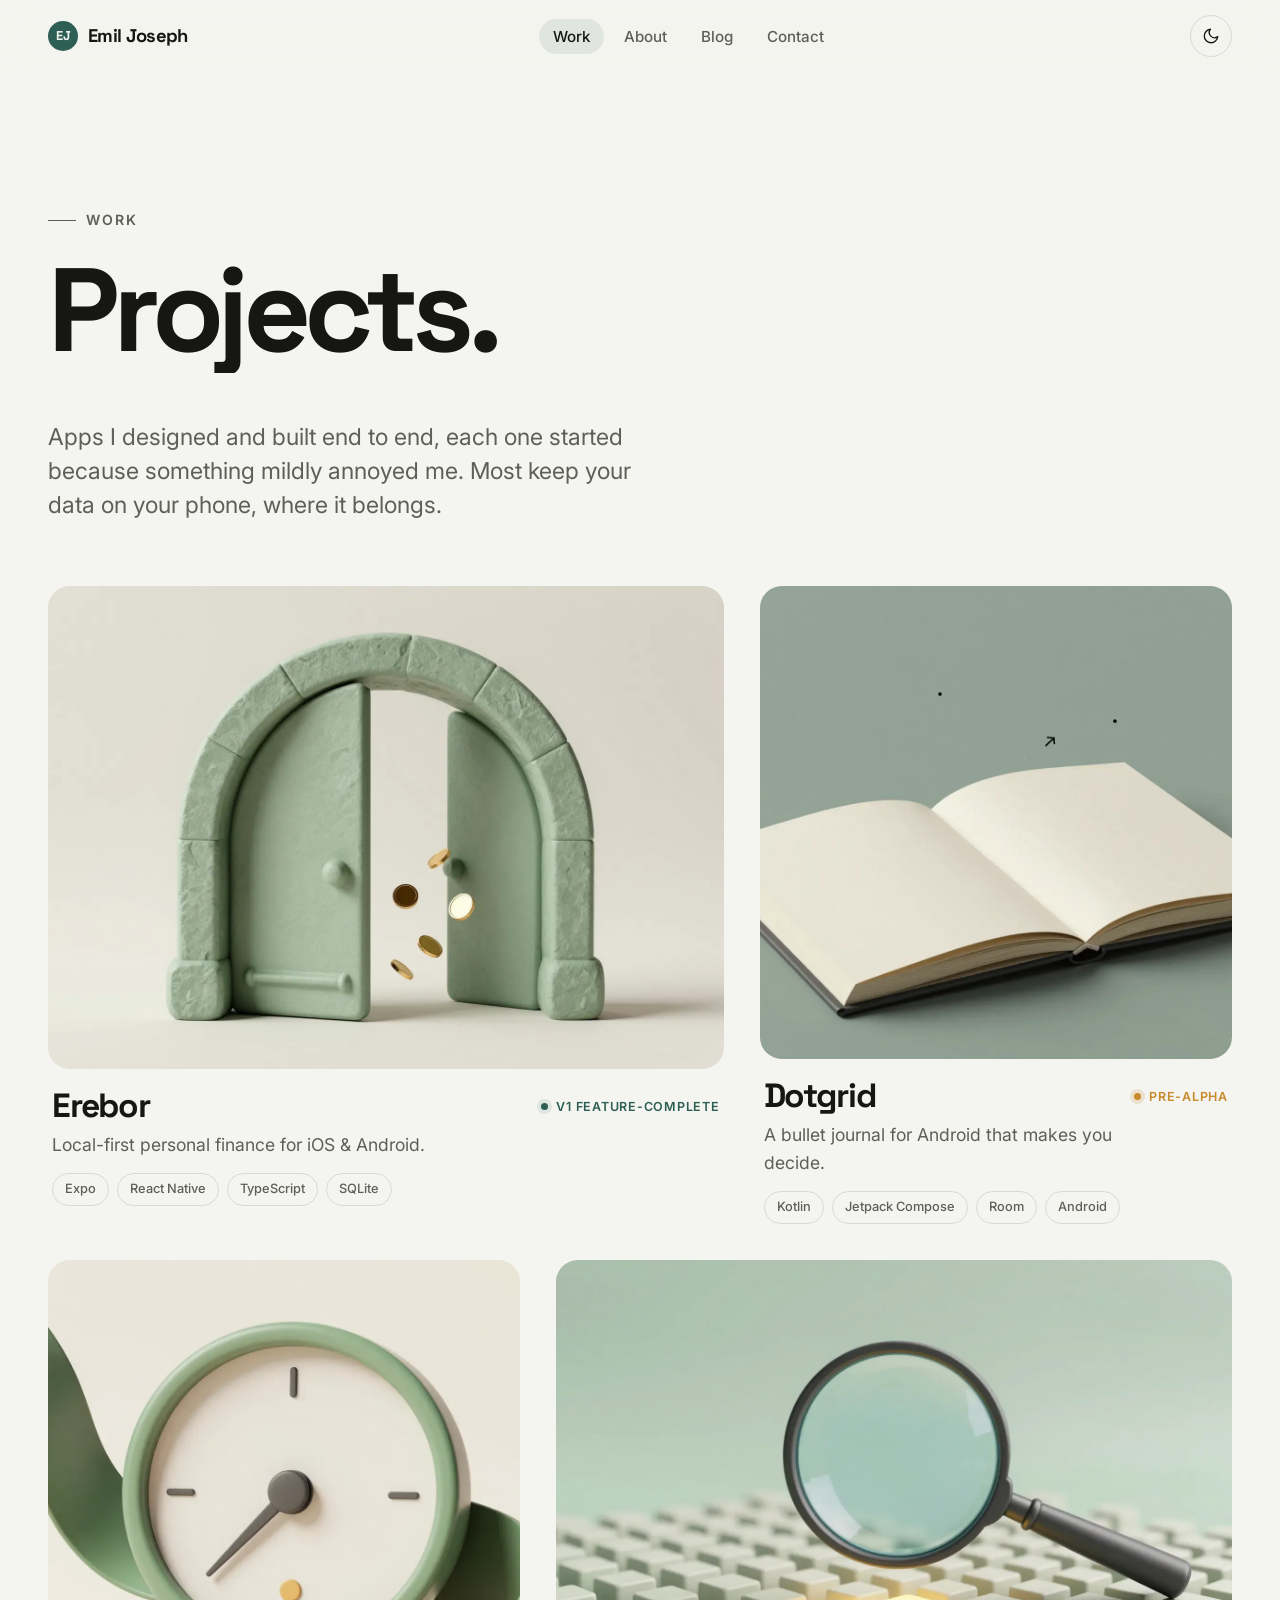
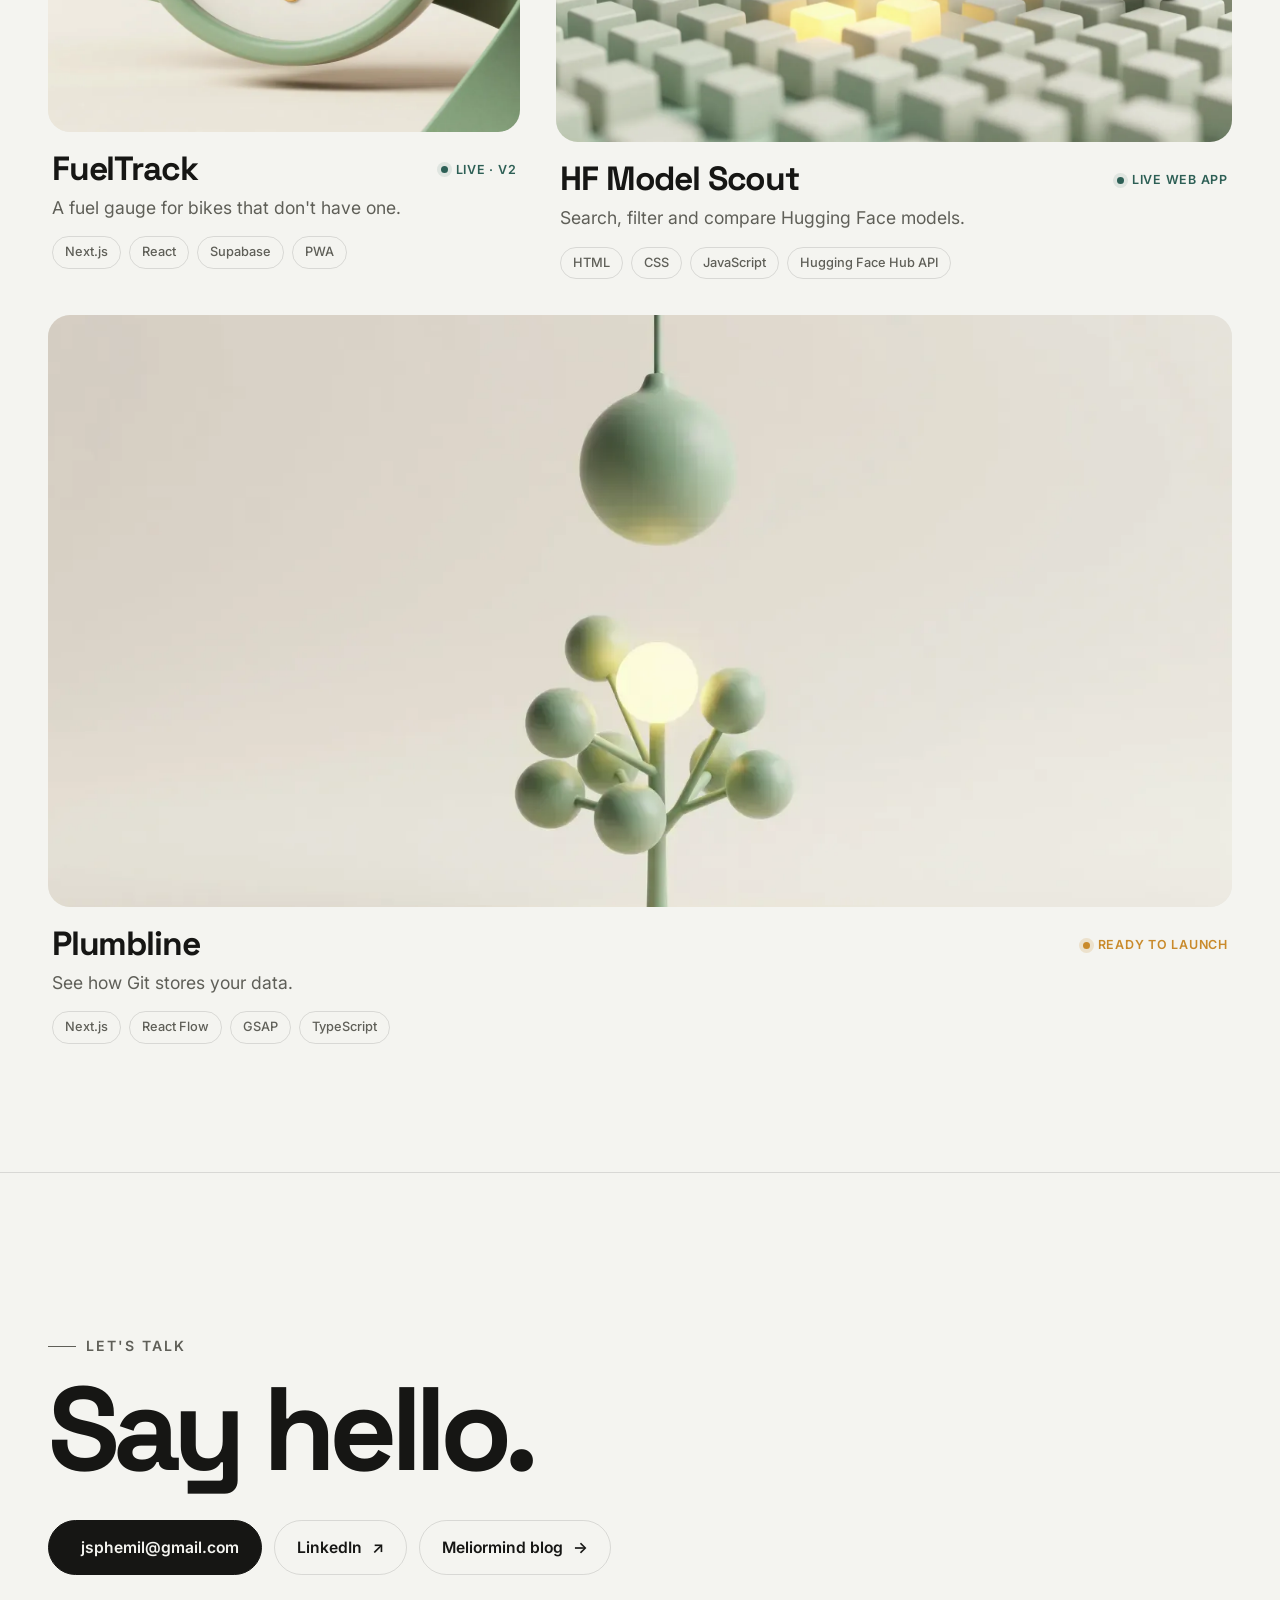
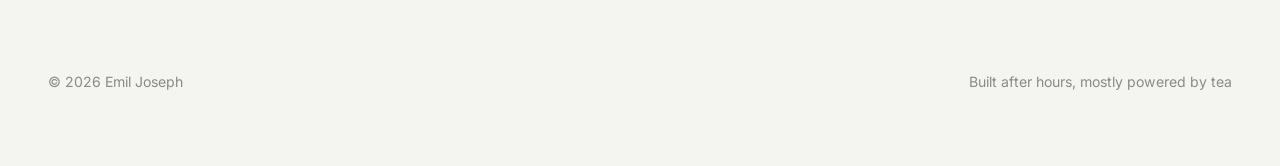
==== commit dff57318: "Add Plumbline to the portfolio New project page for Plumbline, which maps a GitHub repo's commits, t" ====
--- a/projects/index.html
+++ b/projects/index.html
@@ -4,14 +4,14 @@
 <meta charset="utf-8">
 <meta name="viewport" content="width=device-width, initial-scale=1">
 <title>Work — Emil Joseph</title>
-<meta name="description" content="Apps and tools built by Emil Joseph: Erebor, Dotgrid, FuelTrack and HF Model Scout.">
+<meta name="description" content="Apps and tools built by Emil Joseph: Erebor, Dotgrid, FuelTrack, HF Model Scout and Plumbline.">
 <link rel="canonical" href="https://jsphemil.github.io/projects/">
 <meta name="theme-color" content="#f4f4f0" media="(prefers-color-scheme: light)">
 <meta name="theme-color" content="#0f1210" media="(prefers-color-scheme: dark)">
 <meta property="og:type" content="website">
 <meta property="og:site_name" content="Emil Joseph">
 <meta property="og:title" content="Work — Emil Joseph">
-<meta property="og:description" content="Apps and tools built by Emil Joseph: Erebor, Dotgrid, FuelTrack and HF Model Scout.">
+<meta property="og:description" content="Apps and tools built by Emil Joseph: Erebor, Dotgrid, FuelTrack, HF Model Scout and Plumbline.">
 <meta property="og:url" content="https://jsphemil.github.io/projects/">
 <meta property="og:image" content="https://jsphemil.github.io/assets/img/og/site.jpg">
 <meta property="og:image:alt" content="Emil Joseph — portfolio">
@@ -63,6 +63,10 @@
   <div class="tile-media" data-reveal="scale"><img src="../assets/img/hf-model-scout/hero.webp" alt="A magnifying glass hovering over a grid of matte cubes, three of them glowing yellow" width="1536" height="1024" loading="lazy" decoding="async"><span class="view" aria-hidden="true">→</span></div>
   <div class="tile-meta"><div><h3>HF Model Scout</h3><p>Search, filter and compare Hugging Face models.</p></div><span class="status">Live web app</span></div>
   <ul class="chips"><li class="chip">HTML</li><li class="chip">CSS</li><li class="chip">JavaScript</li><li class="chip">Hugging Face Hub API</li></ul>
+</a><a class="tile" href="../projects/plumbline.html" data-reveal style="--d:0.00s">
+  <div class="tile-media" data-reveal="scale"><img src="../assets/img/plumbline/hero.webp" alt="A sage-green plumb bob hanging above a small tree of connected spheres, one of them glowing" width="1536" height="1024" loading="lazy" decoding="async"><span class="view" aria-hidden="true">→</span></div>
+  <div class="tile-meta"><div><h3>Plumbline</h3><p>See how Git stores your data.</p></div><span class="status wip">Ready to launch</span></div>
+  <ul class="chips"><li class="chip">Next.js</li><li class="chip">React Flow</li><li class="chip">GSAP</li><li class="chip">TypeScript</li></ul>
 </a></div>
 </section>
 </main>
--- a/assets/css/site.css
+++ b/assets/css/site.css
@@ -178,6 +178,11 @@
   .work-grid>.tile:nth-child(4n+4){grid-column:span 7}
 }
 .tile{display:block;text-decoration:none;color:inherit}
+@media (min-width:860px){
+  .work-grid>.tile:last-child:nth-child(4n+1){grid-column:1/-1}
+  .work-grid>.tile:last-child:nth-child(4n+1) .tile-media{aspect-ratio:2/1}
+  .work-grid>.tile:last-child:nth-child(4n+1) .tile-media img{object-position:50% 45%}
+}
 .tile-media{
   position:relative;overflow:hidden;border-radius:var(--radius);background:var(--bg-2);
   aspect-ratio:4/3;isolation:isolate
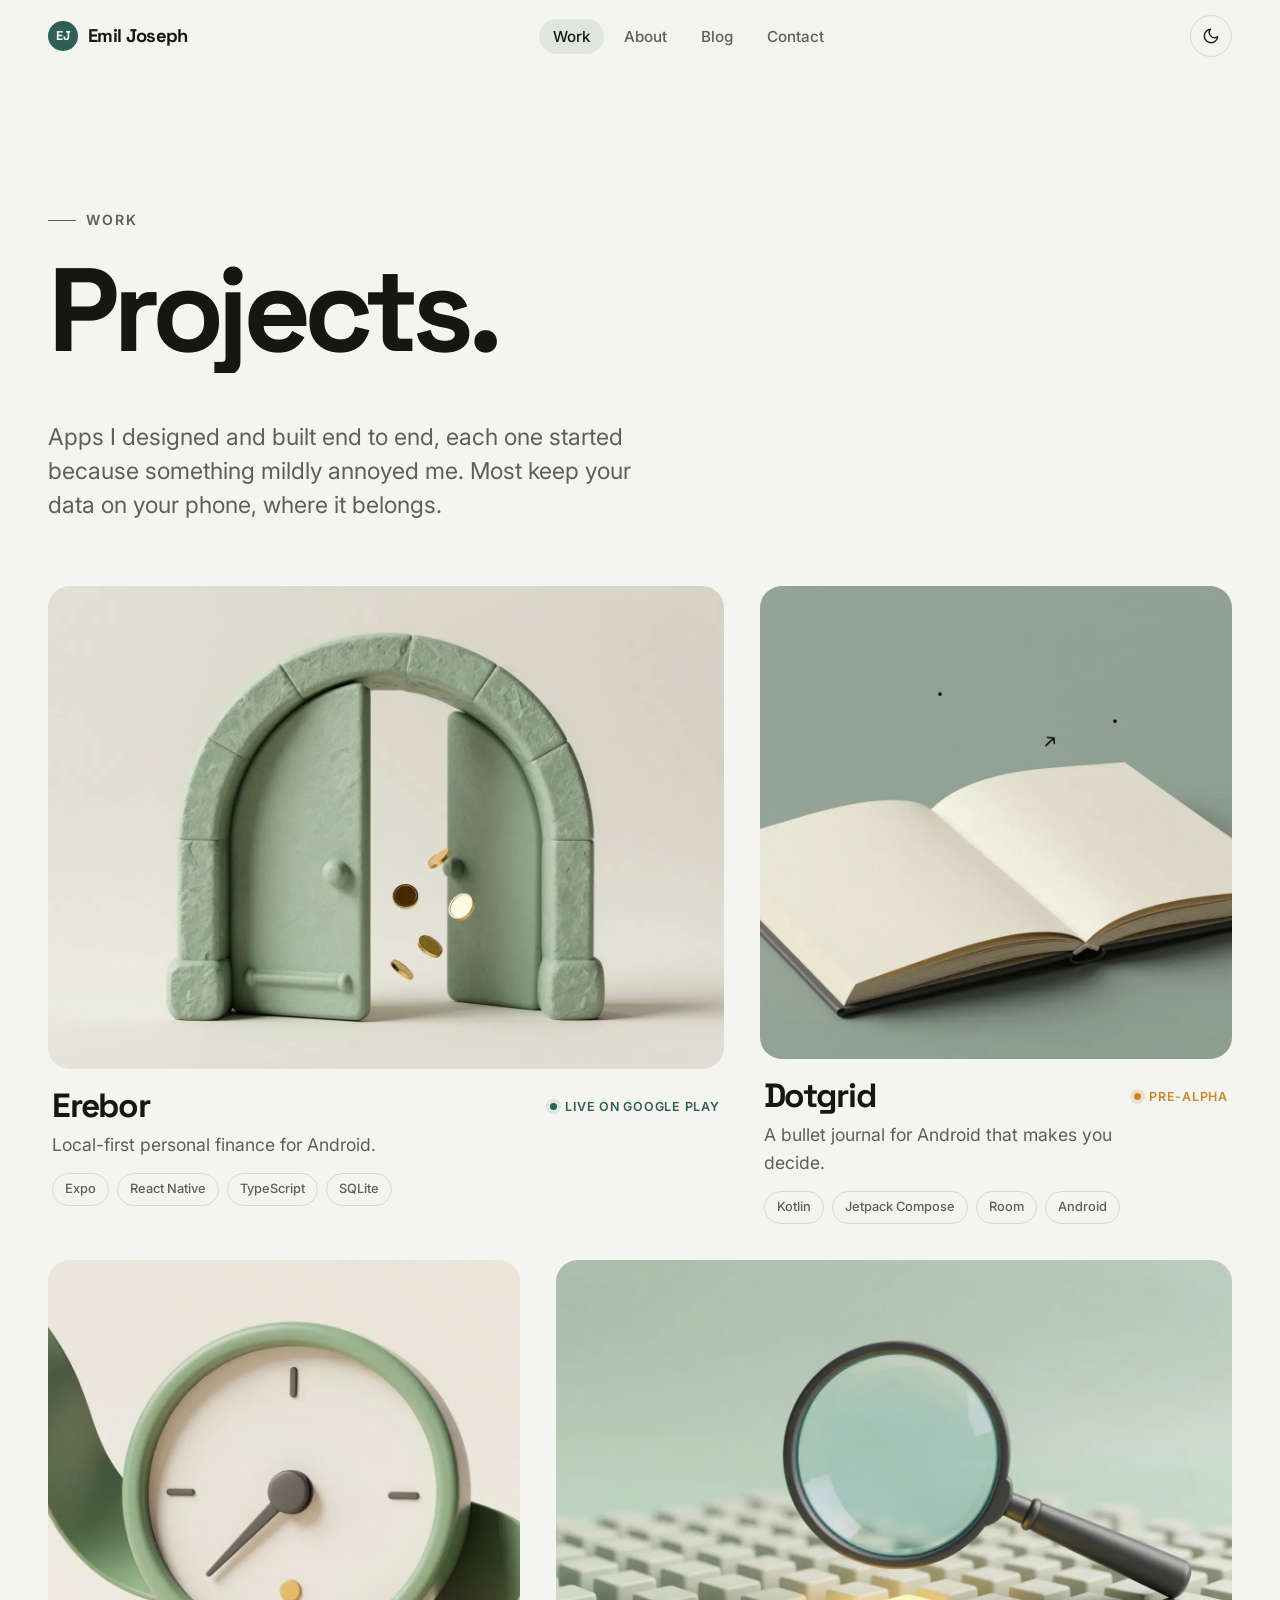
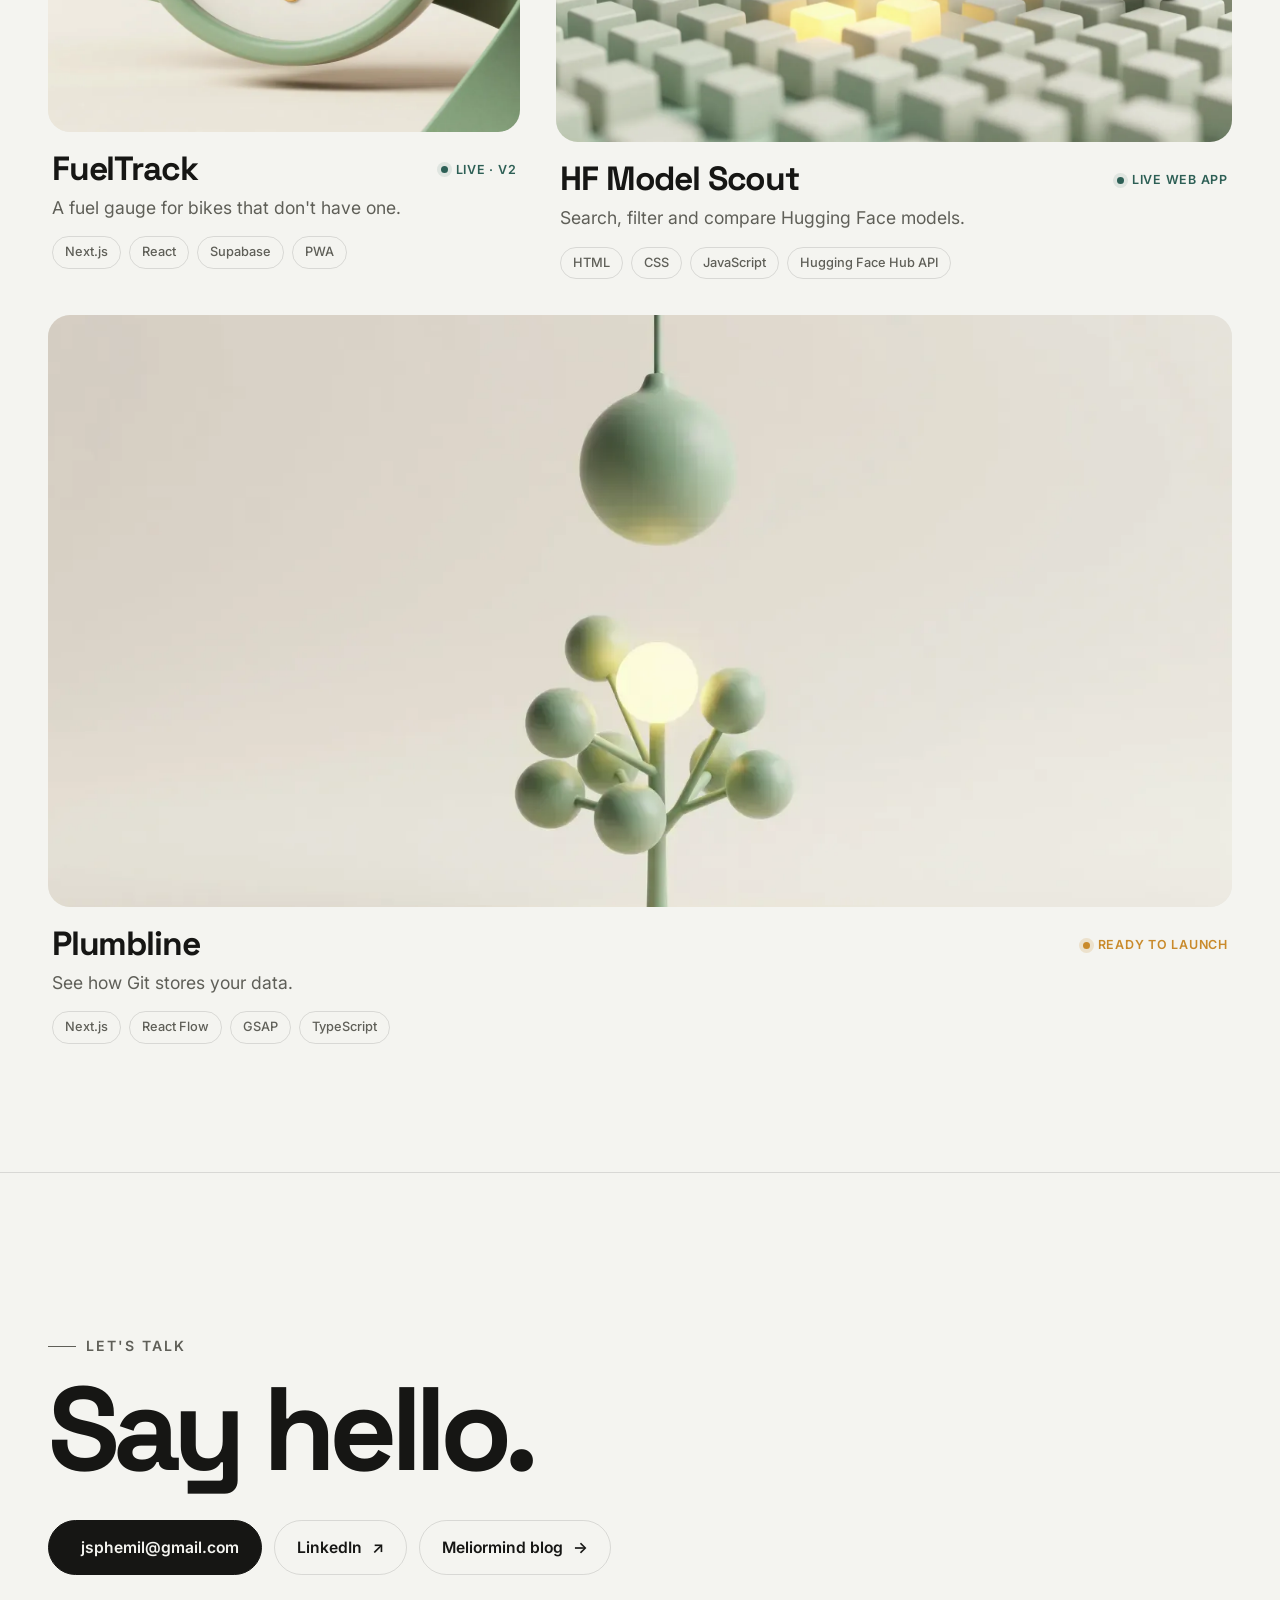
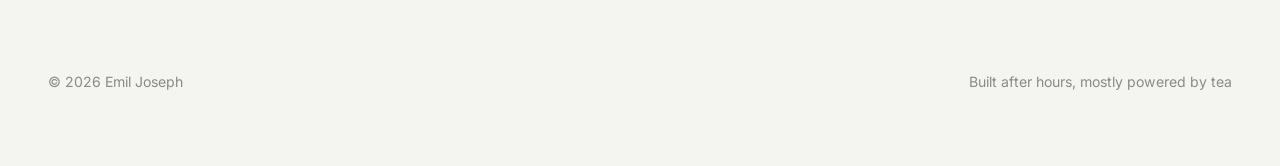
==== commit 89615559: "Erebor: Android only, live on Google Play Erebor ships on Android only and v4.1.0 is in production o" ====
--- a/projects/index.html
+++ b/projects/index.html
@@ -49,7 +49,7 @@
 <section class="wrap" style="padding-bottom:clamp(64px,10vw,140px)">
   <div class="work-grid"><a class="tile" href="../projects/erebor.html" data-reveal style="--d:0.00s">
   <div class="tile-media" data-reveal="scale"><img src="../assets/img/erebor/hero.webp" alt="A sage-green stone vault archway with its doors open and gold coins tumbling through" width="1536" height="1024" decoding="async"><span class="view" aria-hidden="true">→</span></div>
-  <div class="tile-meta"><div><h3>Erebor</h3><p>Local-first personal finance for iOS & Android.</p></div><span class="status">v1 feature-complete</span></div>
+  <div class="tile-meta"><div><h3>Erebor</h3><p>Local-first personal finance for Android.</p></div><span class="status">Live on Google Play</span></div>
   <ul class="chips"><li class="chip">Expo</li><li class="chip">React Native</li><li class="chip">TypeScript</li><li class="chip">SQLite</li></ul>
 </a><a class="tile" href="../projects/dotgrid.html" data-reveal style="--d:0.12s">
   <div class="tile-media" data-reveal="scale"><img src="../assets/img/dotgrid/hero.webp" alt="An open cream notebook on a sage background with a dot and an arrow floating above the page" width="1536" height="1024" decoding="async"><span class="view" aria-hidden="true">→</span></div>
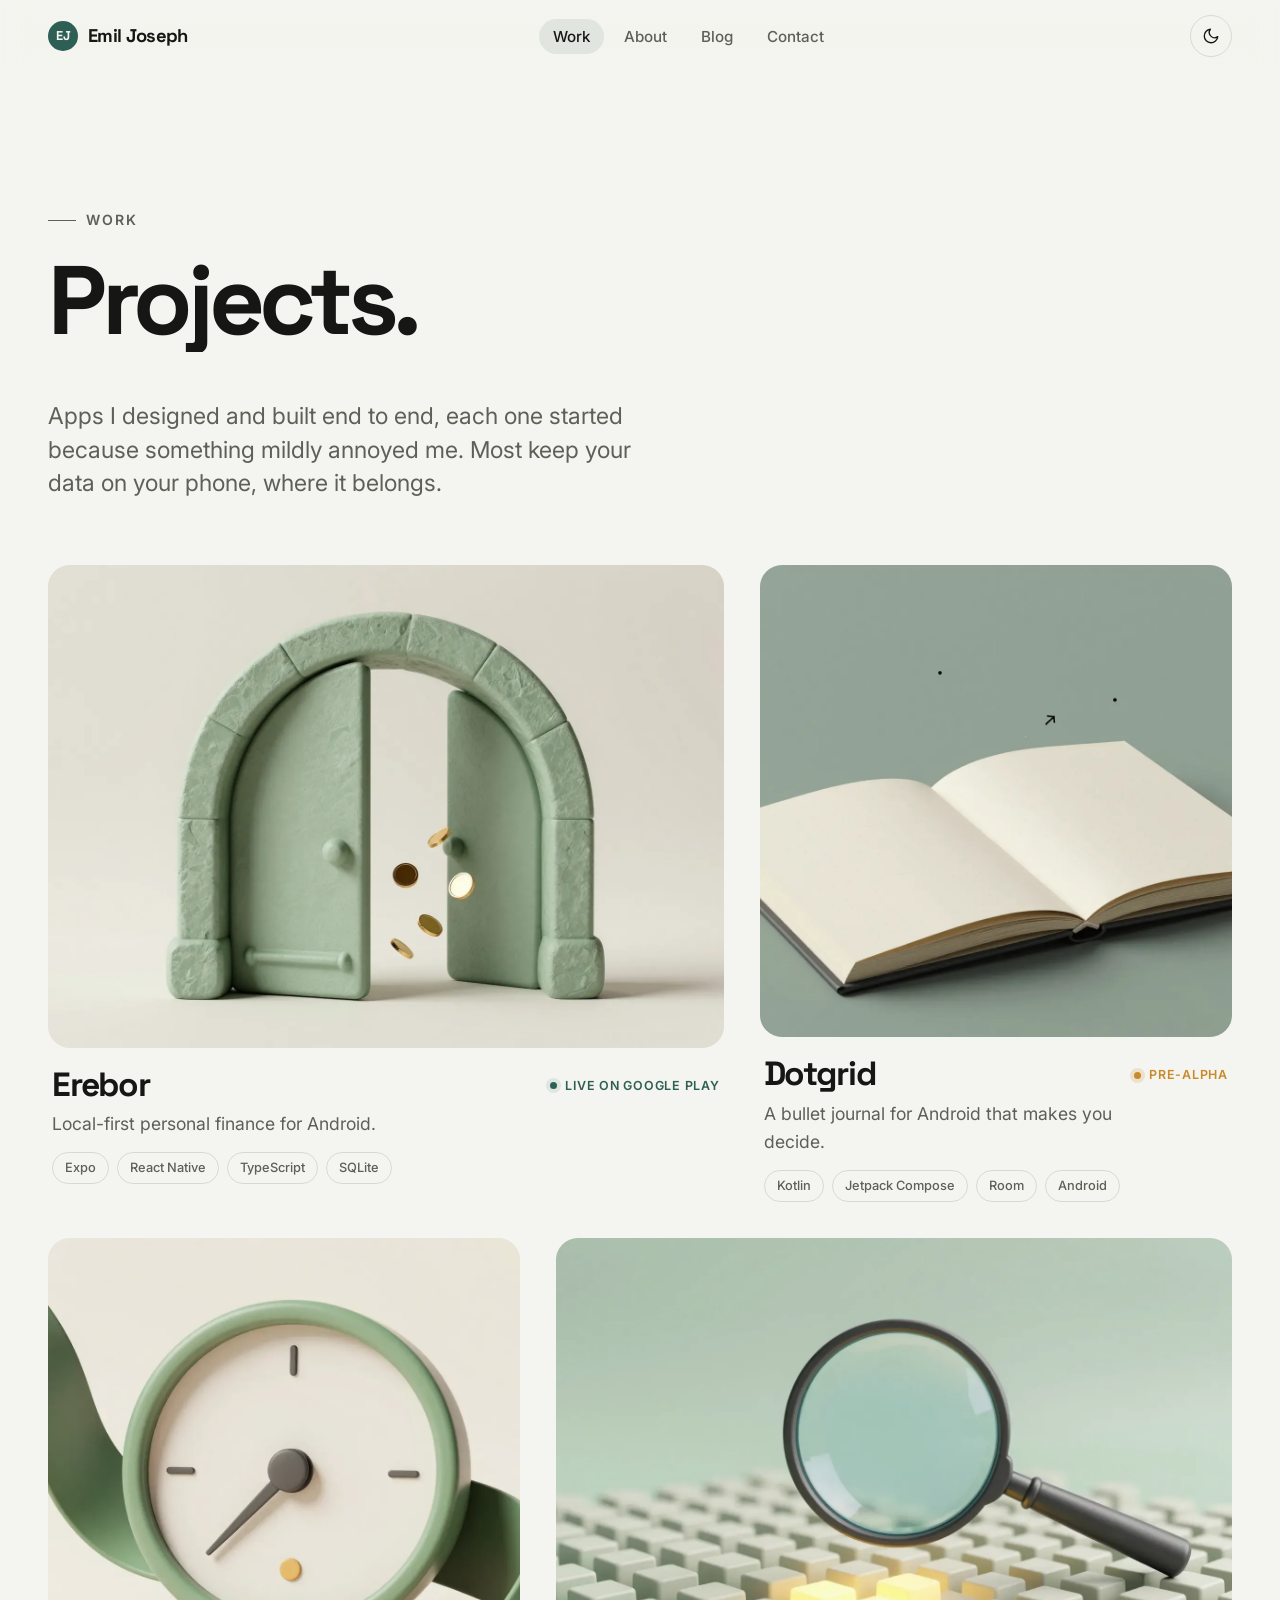
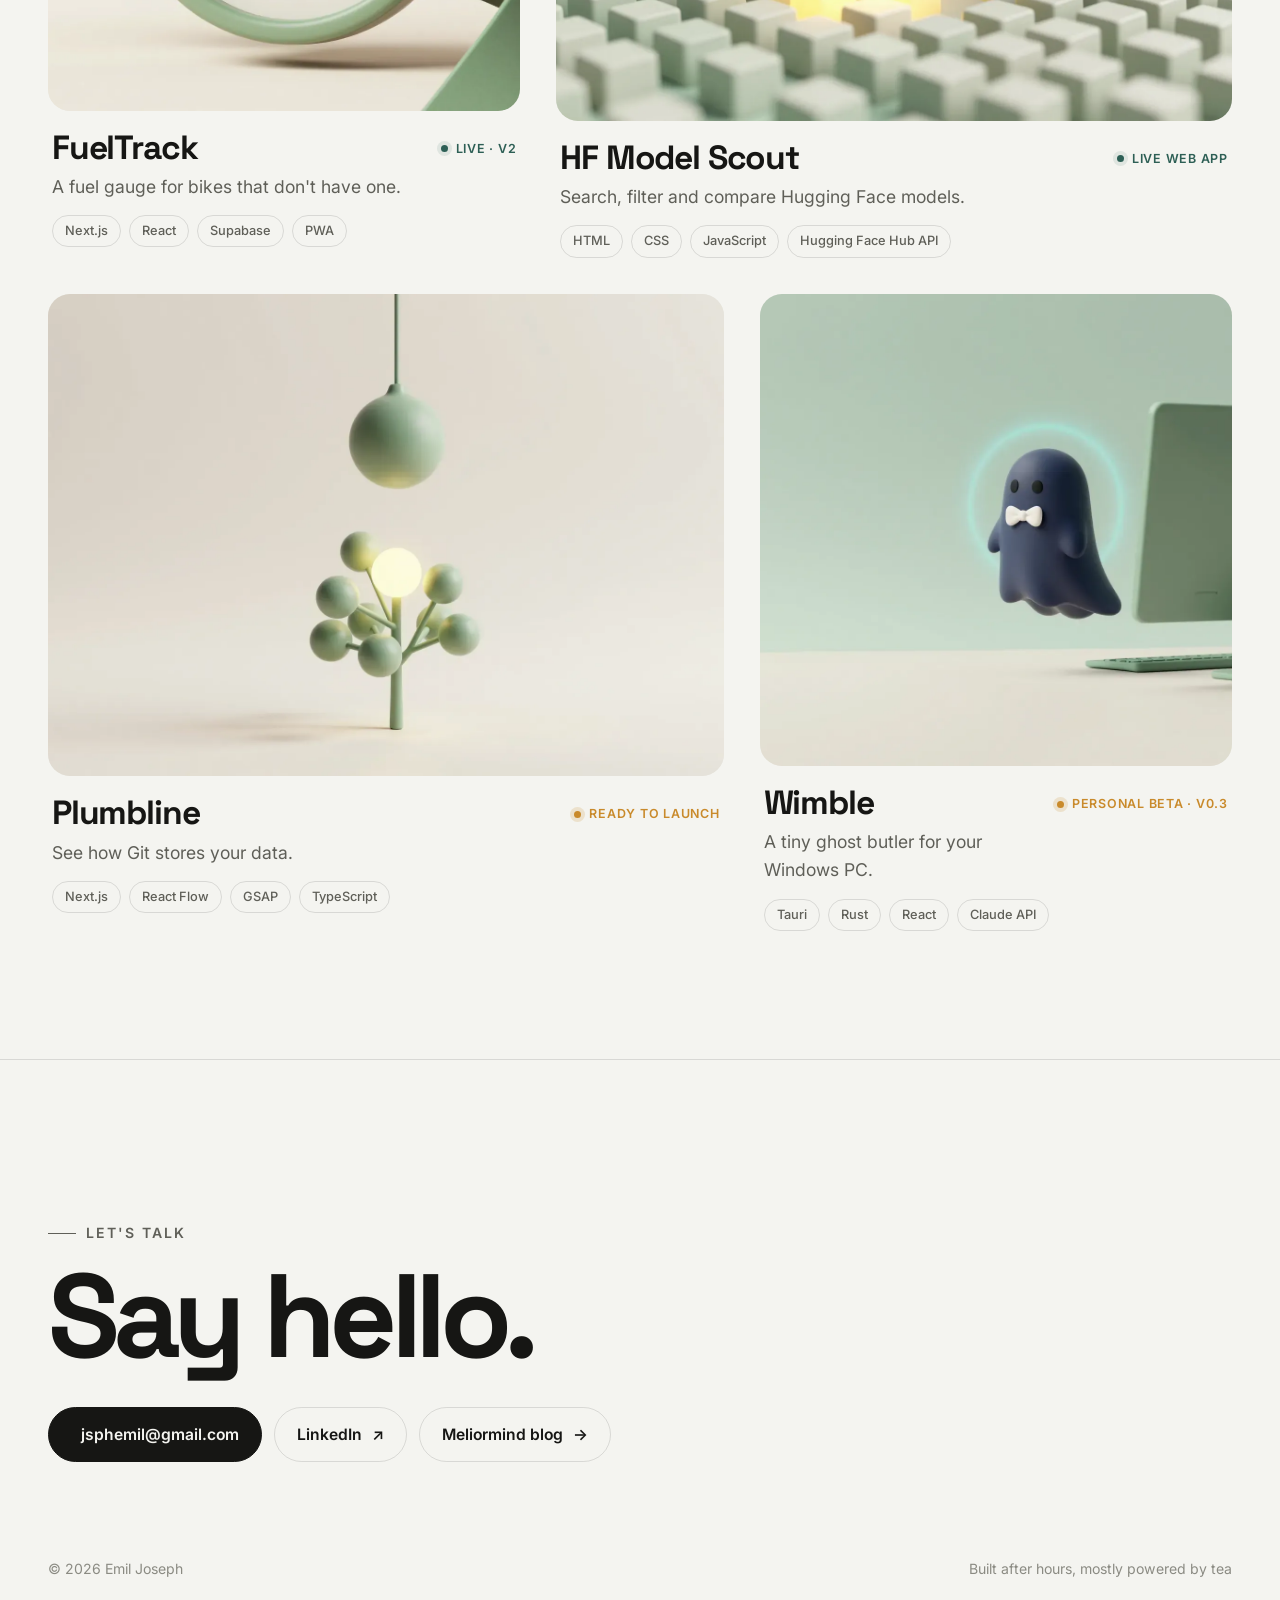
==== commit 2996074d: "Add Wimble; tidy hero after Consultant wording New project page for Wimble, a Windows desktop assist" ====
--- a/projects/index.html
+++ b/projects/index.html
@@ -4,14 +4,14 @@
 <meta charset="utf-8">
 <meta name="viewport" content="width=device-width, initial-scale=1">
 <title>Work — Emil Joseph</title>
-<meta name="description" content="Apps and tools built by Emil Joseph: Erebor, Dotgrid, FuelTrack, HF Model Scout and Plumbline.">
+<meta name="description" content="Apps and tools built by Emil Joseph: Erebor, Dotgrid, FuelTrack, HF Model Scout, Plumbline and Wimble.">
 <link rel="canonical" href="https://jsphemil.github.io/projects/">
 <meta name="theme-color" content="#f4f4f0" media="(prefers-color-scheme: light)">
 <meta name="theme-color" content="#0f1210" media="(prefers-color-scheme: dark)">
 <meta property="og:type" content="website">
 <meta property="og:site_name" content="Emil Joseph">
 <meta property="og:title" content="Work — Emil Joseph">
-<meta property="og:description" content="Apps and tools built by Emil Joseph: Erebor, Dotgrid, FuelTrack, HF Model Scout and Plumbline.">
+<meta property="og:description" content="Apps and tools built by Emil Joseph: Erebor, Dotgrid, FuelTrack, HF Model Scout, Plumbline and Wimble.">
 <meta property="og:url" content="https://jsphemil.github.io/projects/">
 <meta property="og:image" content="https://jsphemil.github.io/assets/img/og/site.jpg">
 <meta property="og:image:alt" content="Emil Joseph — portfolio">
@@ -67,6 +67,10 @@
   <div class="tile-media" data-reveal="scale"><img src="../assets/img/plumbline/hero.webp" alt="A sage-green plumb bob hanging above a small tree of connected spheres, one of them glowing" width="1536" height="1024" loading="lazy" decoding="async"><span class="view" aria-hidden="true">→</span></div>
   <div class="tile-meta"><div><h3>Plumbline</h3><p>See how Git stores your data.</p></div><span class="status wip">Ready to launch</span></div>
   <ul class="chips"><li class="chip">Next.js</li><li class="chip">React Flow</li><li class="chip">GSAP</li><li class="chip">TypeScript</li></ul>
+</a><a class="tile" href="../projects/wimble.html" data-reveal style="--d:0.12s">
+  <div class="tile-media" data-reveal="scale"><img src="../assets/img/wimble/hero.webp" alt="A small matte indigo ghost with a white bow tie floating beside a sage-green desktop monitor, inside a faint cyan glow ring" width="1536" height="1024" loading="lazy" decoding="async"><span class="view" aria-hidden="true">→</span></div>
+  <div class="tile-meta"><div><h3>Wimble</h3><p>A tiny ghost butler for your Windows PC.</p></div><span class="status wip">Personal beta · v0.3</span></div>
+  <ul class="chips"><li class="chip">Tauri</li><li class="chip">Rust</li><li class="chip">React</li><li class="chip">Claude API</li></ul>
 </a></div>
 </section>
 </main>
--- a/assets/css/site.css
+++ b/assets/css/site.css
@@ -148,9 +148,9 @@
 
 /* ---------- hero ---------- */
 .hero{padding:clamp(56px,10vw,140px) 0 clamp(48px,7vw,96px)}
-.hero h1{font-size:var(--step-5);font-weight:700;letter-spacing:-.055em;line-height:.95;max-width:12ch;margin-top:22px}
+.hero h1{font-size:clamp(3rem,1.6rem + 5.6vw,6.5rem);font-weight:700;letter-spacing:-.055em;line-height:.95;margin-top:22px}
 .hero h1 .line{display:block;overflow:hidden;padding-bottom:.06em}
-.hero h1 .line>span{display:inline-block}
+.hero h1 .line>span{display:inline-block;text-wrap:balance}
 .hero-sub{display:grid;gap:28px;margin-top:clamp(28px,4vw,48px);align-items:end}
 .hero-sub p{font-size:var(--step-1);color:var(--muted);max-width:42ch;line-height:1.45}
 .hero-cta{display:flex;flex-wrap:wrap;gap:12px}
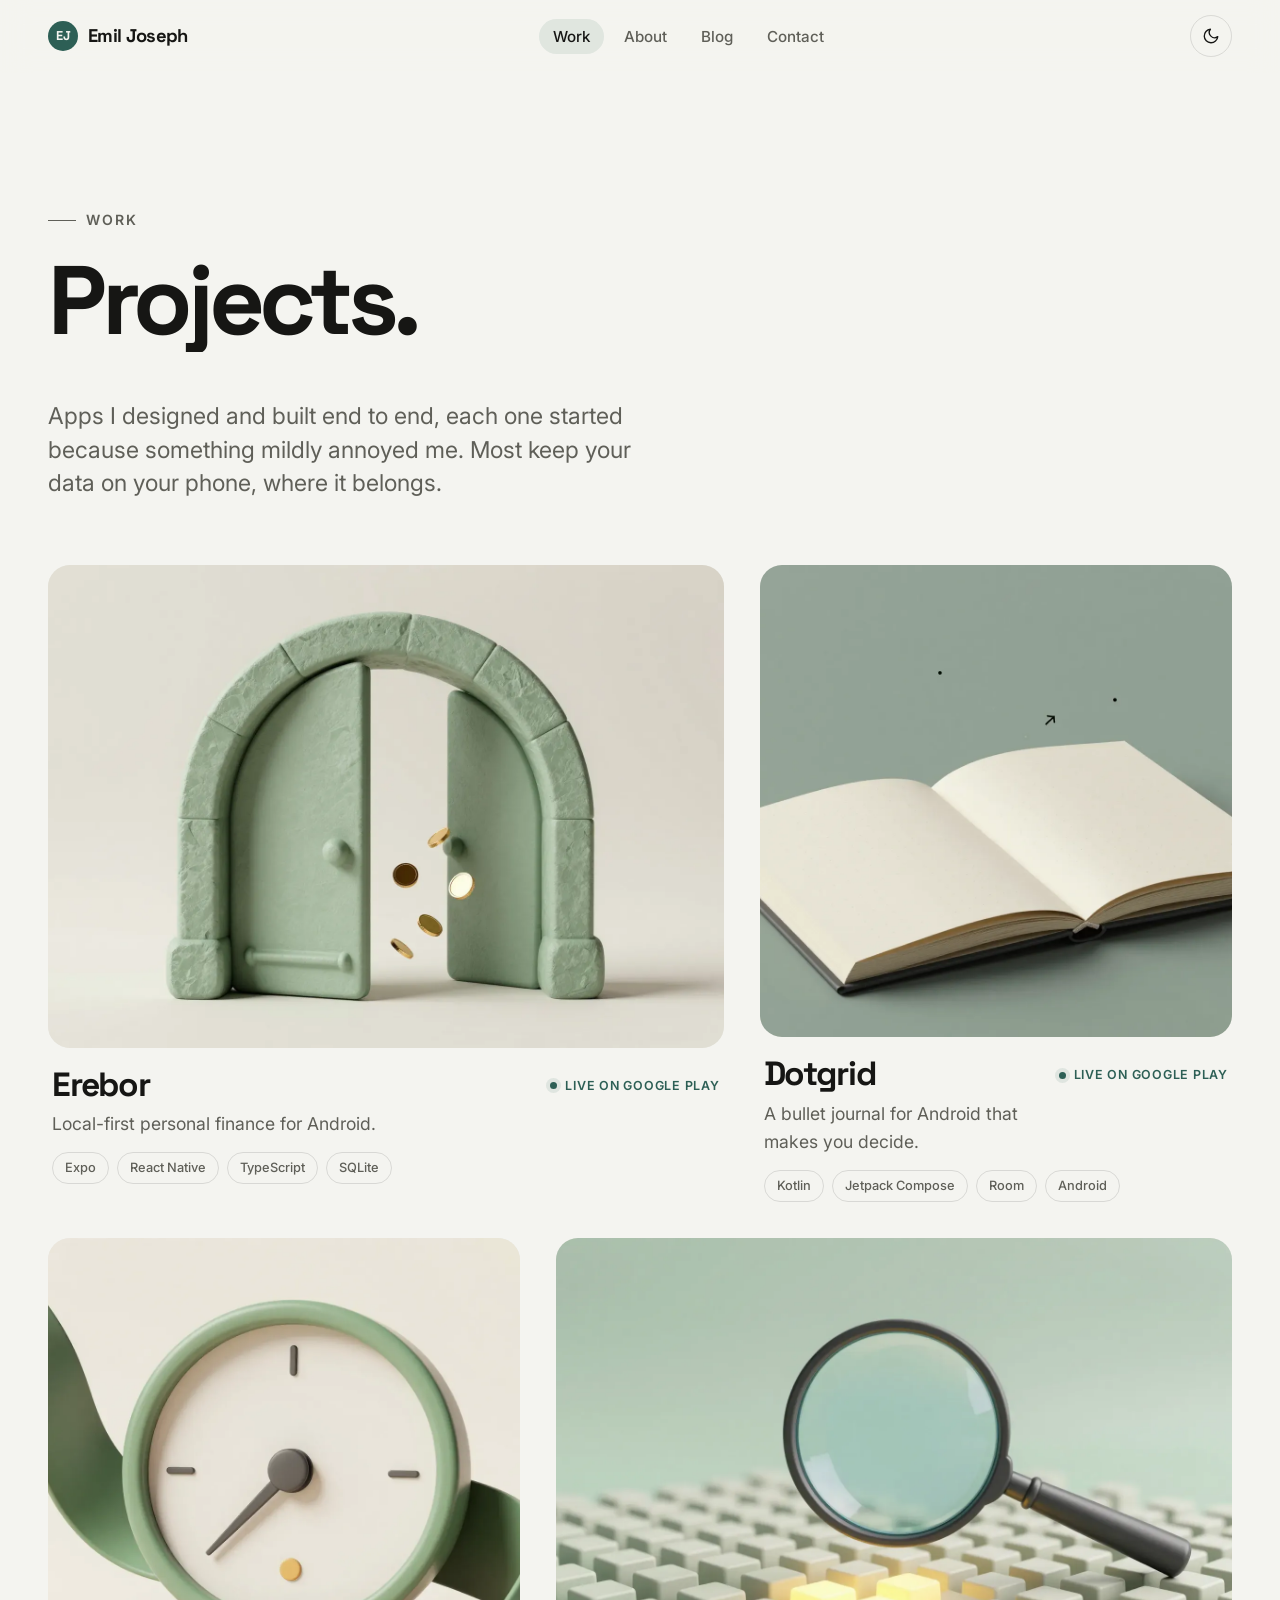
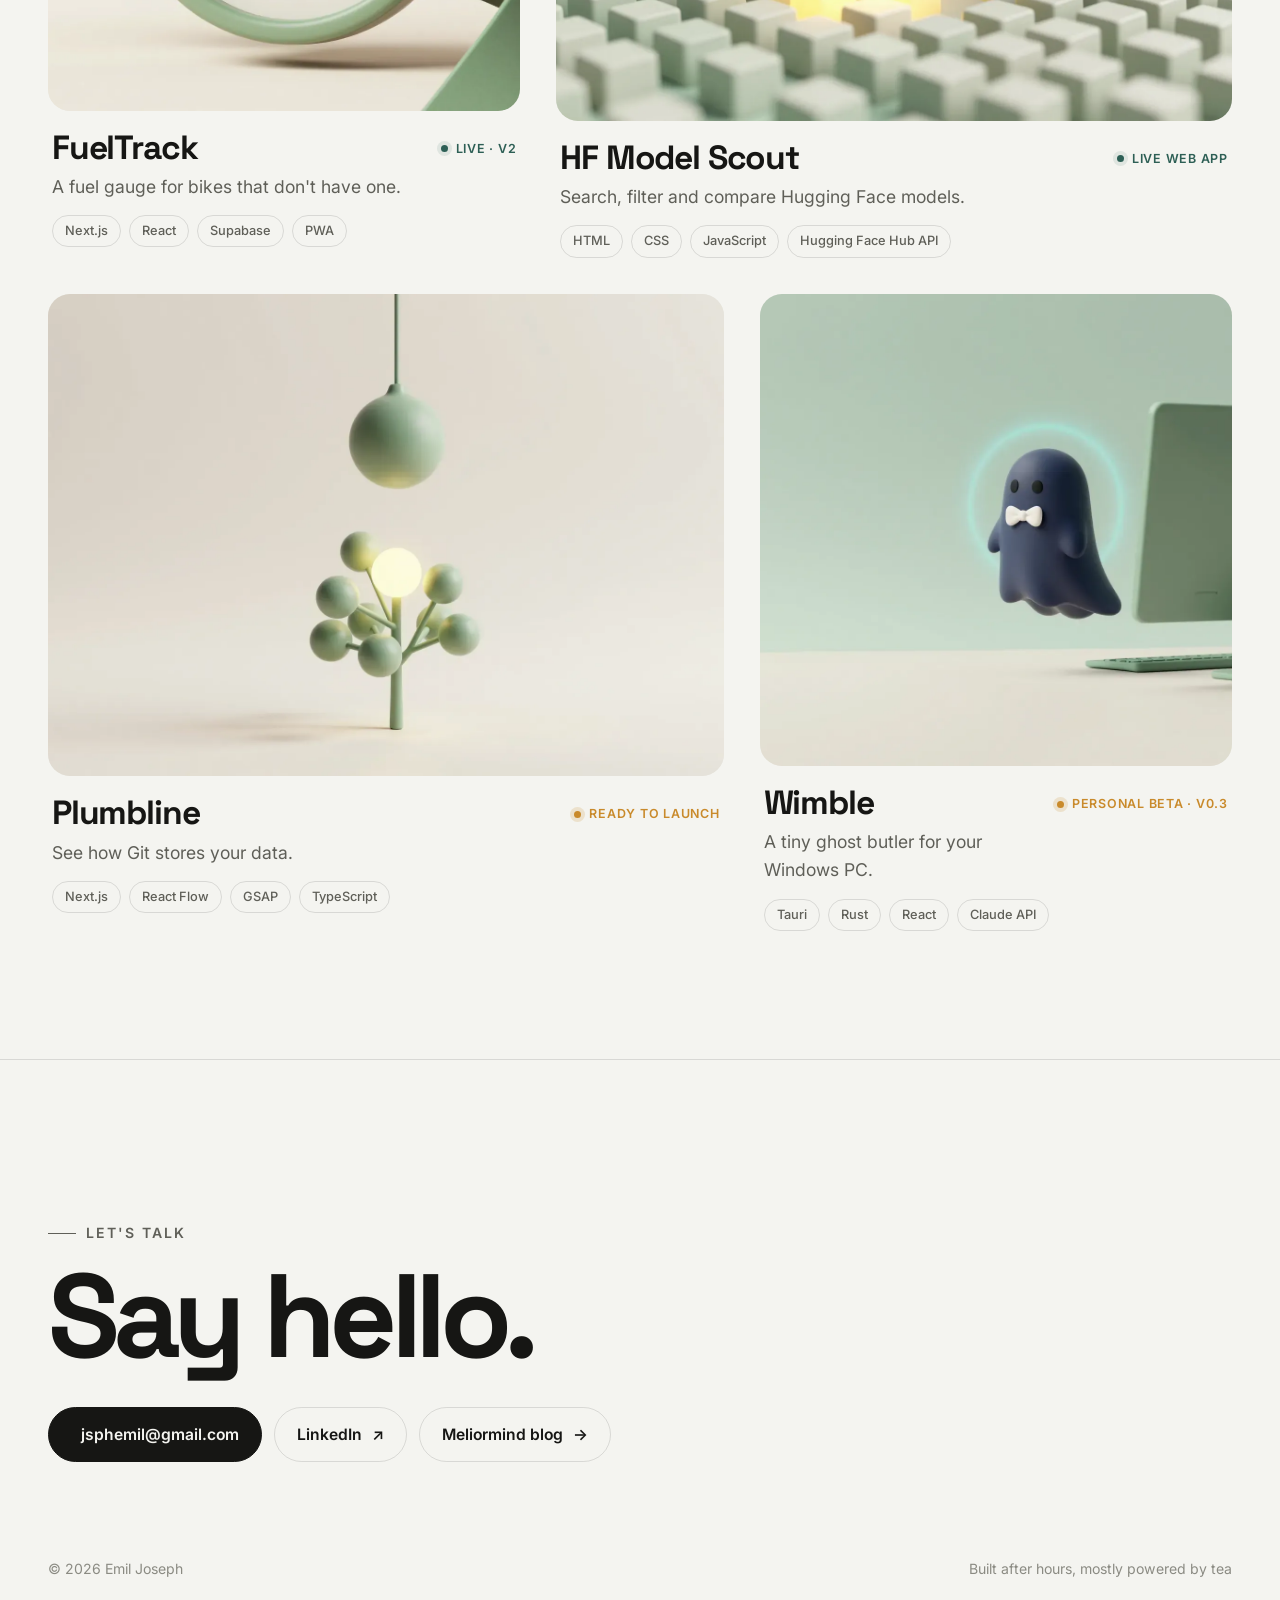
==== commit fdf8a53d: "Bring Dotgrid, FuelTrack and Erebor up to date Dotgrid 2.3.1 is in Production on Google Play: Play b" ====
--- a/projects/index.html
+++ b/projects/index.html
@@ -53,7 +53,7 @@
   <ul class="chips"><li class="chip">Expo</li><li class="chip">React Native</li><li class="chip">TypeScript</li><li class="chip">SQLite</li></ul>
 </a><a class="tile" href="../projects/dotgrid.html" data-reveal style="--d:0.12s">
   <div class="tile-media" data-reveal="scale"><img src="../assets/img/dotgrid/hero.webp" alt="An open cream notebook on a sage background with a dot and an arrow floating above the page" width="1536" height="1024" decoding="async"><span class="view" aria-hidden="true">→</span></div>
-  <div class="tile-meta"><div><h3>Dotgrid</h3><p>A bullet journal for Android that makes you decide.</p></div><span class="status wip">Pre-alpha</span></div>
+  <div class="tile-meta"><div><h3>Dotgrid</h3><p>A bullet journal for Android that makes you decide.</p></div><span class="status">Live on Google Play</span></div>
   <ul class="chips"><li class="chip">Kotlin</li><li class="chip">Jetpack Compose</li><li class="chip">Room</li><li class="chip">Android</li></ul>
 </a><a class="tile" href="../projects/fueltrack.html" data-reveal style="--d:0.00s">
   <div class="tile-media" data-reveal="scale"><img src="../assets/img/fueltrack/hero.webp" alt="A minimal round gauge with a single needle and an amber dot, wrapped by a sage-green road ribbon" width="1536" height="1024" loading="lazy" decoding="async"><span class="view" aria-hidden="true">→</span></div>
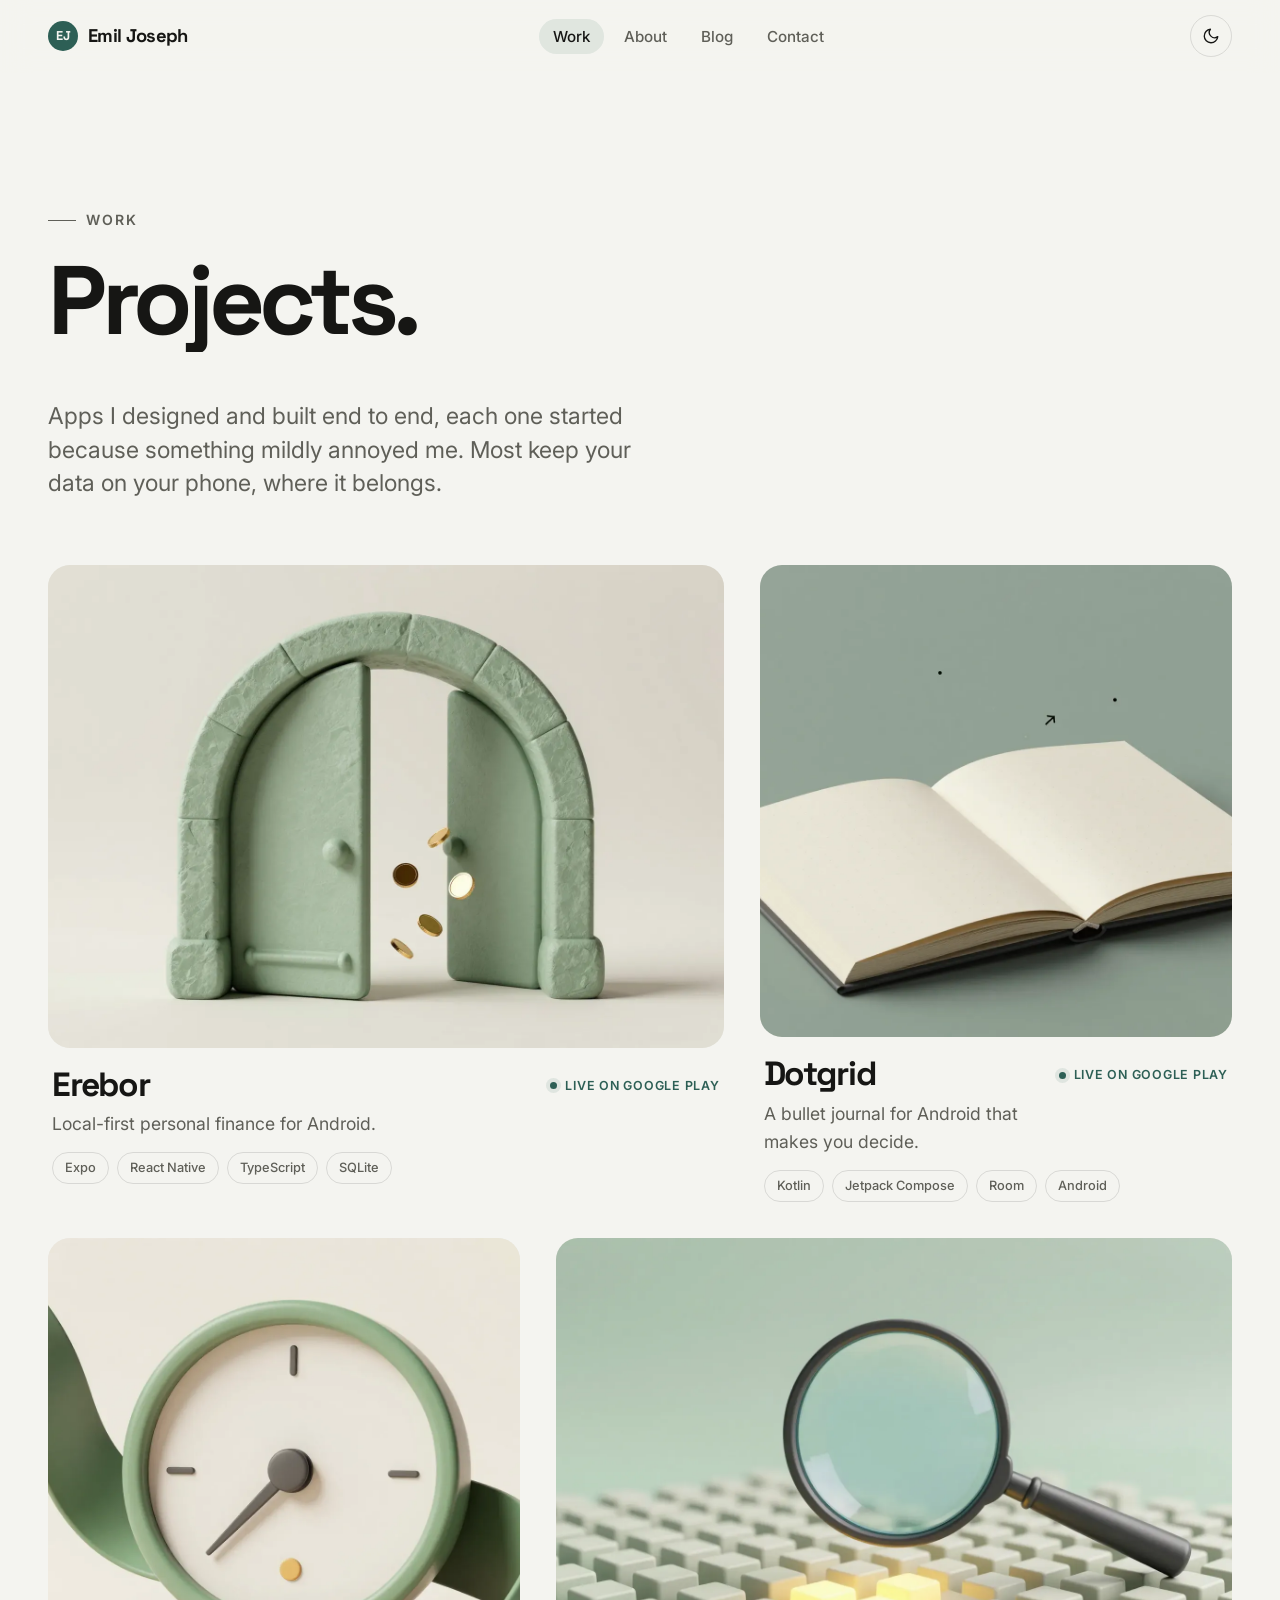
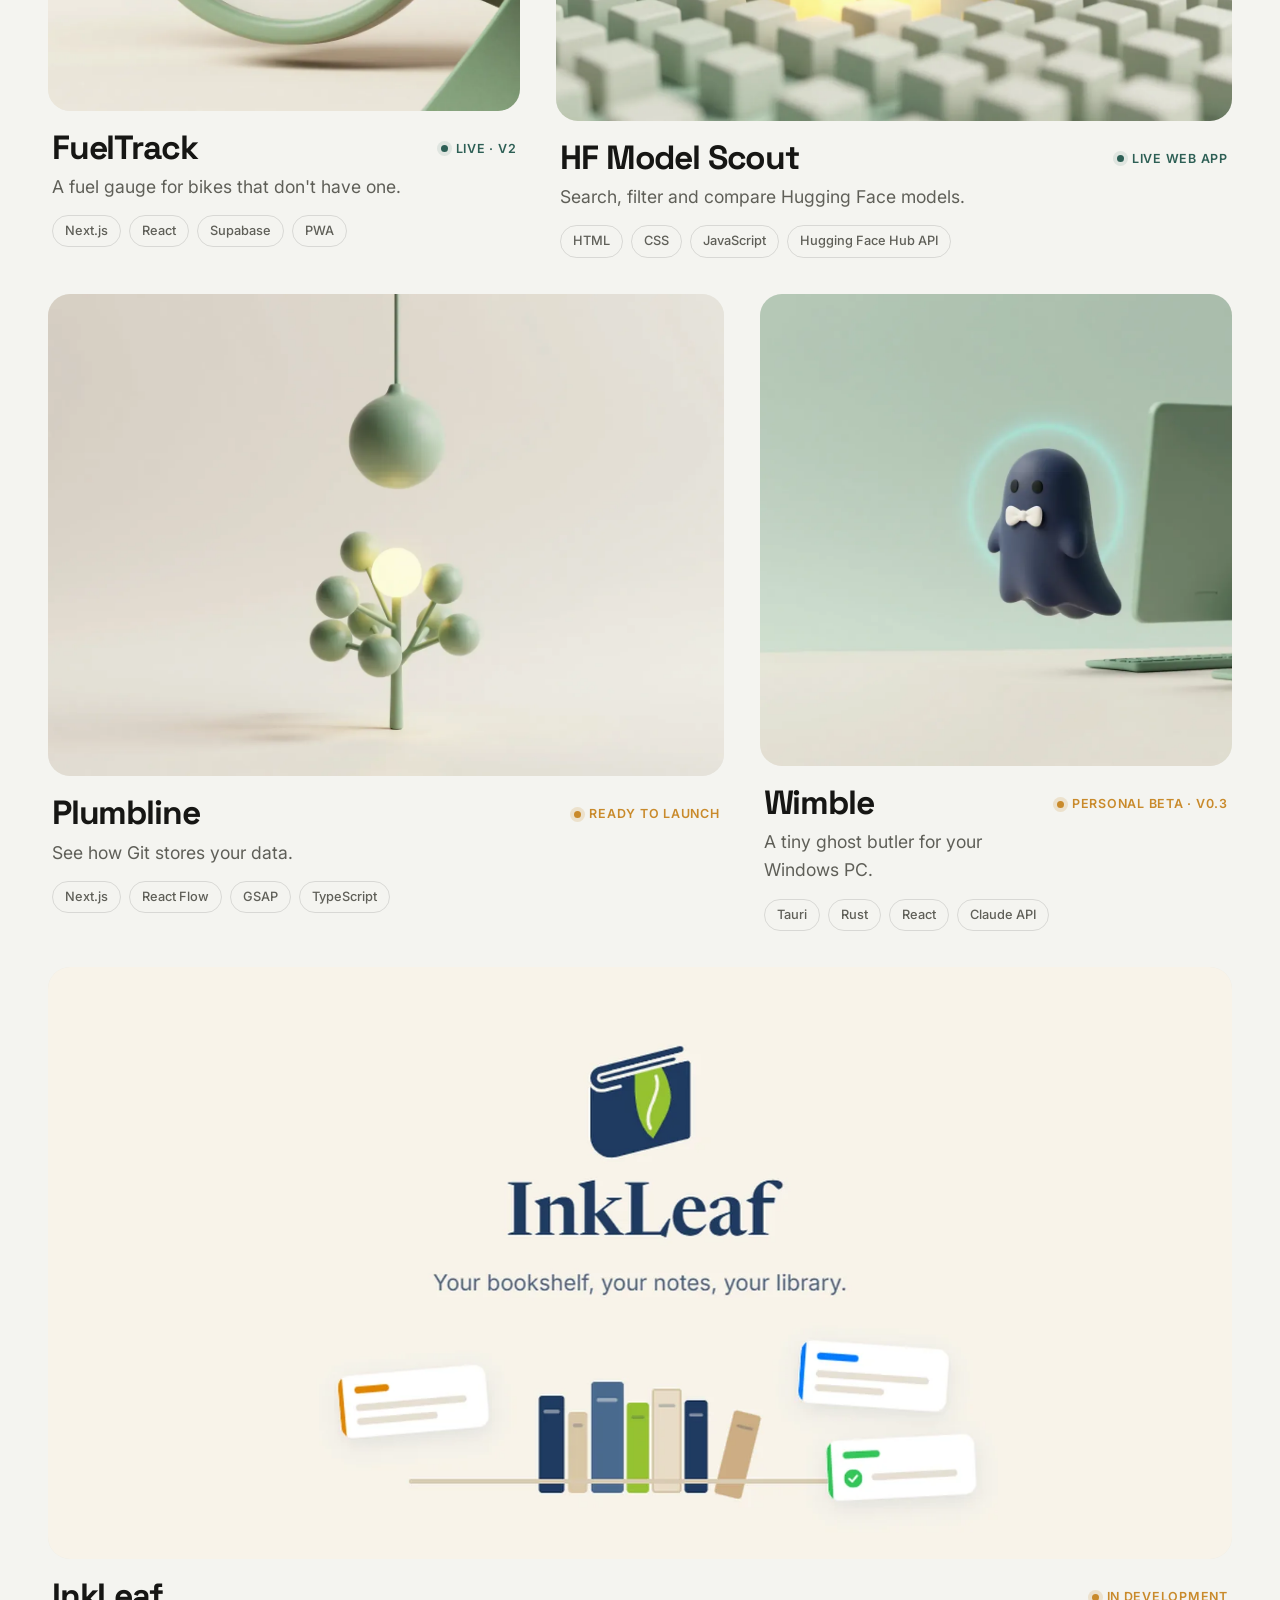
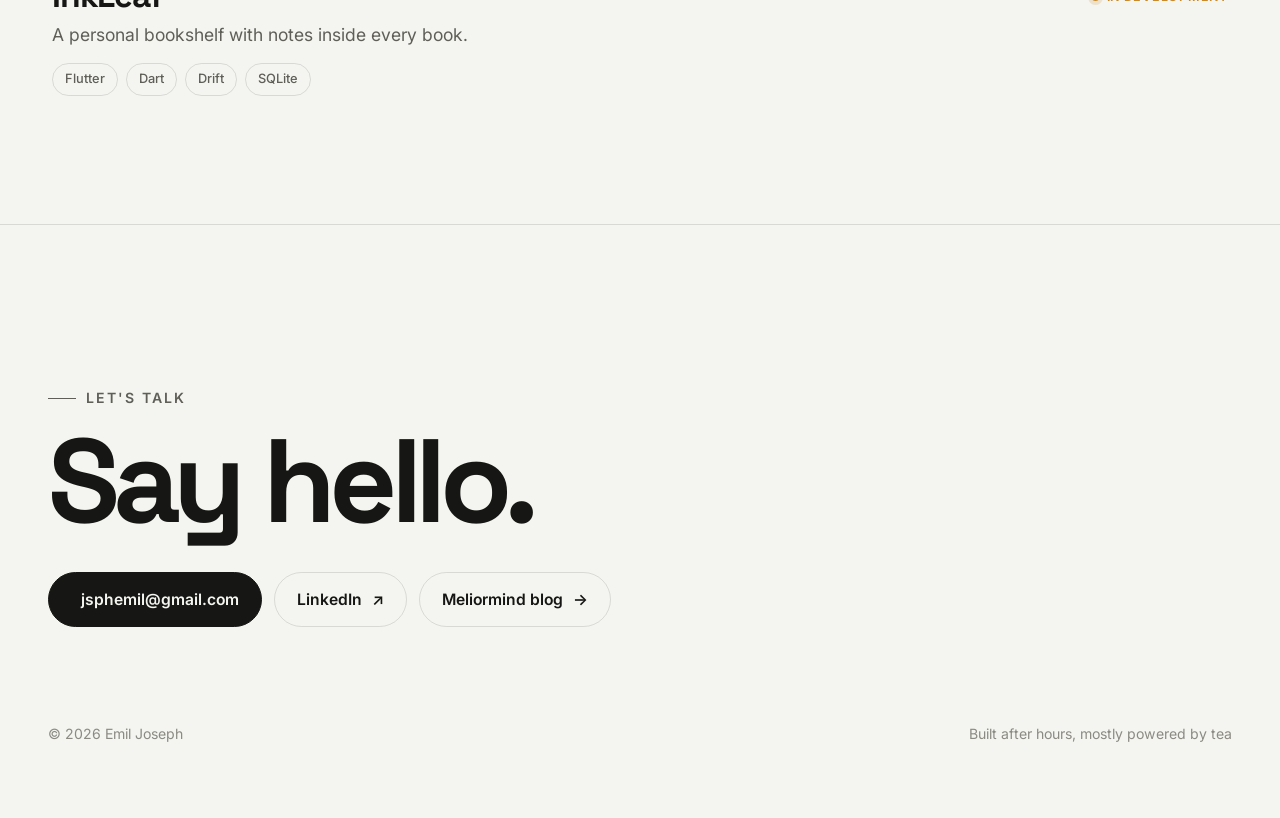
==== commit 6e4a77e1: "Add InkLeaf project page and tiles Co-Authored-By: Claude Opus 5.5 <noreply@anthropic.com> Claude-Se" ====
--- a/projects/index.html
+++ b/projects/index.html
@@ -71,6 +71,10 @@
   <div class="tile-media" data-reveal="scale"><img src="../assets/img/wimble/hero.webp" alt="A small matte indigo ghost with a white bow tie floating beside a sage-green desktop monitor, inside a faint cyan glow ring" width="1536" height="1024" loading="lazy" decoding="async"><span class="view" aria-hidden="true">→</span></div>
   <div class="tile-meta"><div><h3>Wimble</h3><p>A tiny ghost butler for your Windows PC.</p></div><span class="status wip">Personal beta · v0.3</span></div>
   <ul class="chips"><li class="chip">Tauri</li><li class="chip">Rust</li><li class="chip">React</li><li class="chip">Claude API</li></ul>
+</a><a class="tile" href="../projects/inkleaf.html" data-reveal style="--d:0.00s">
+  <div class="tile-media" data-reveal="scale"><img src="../assets/img/inkleaf/hero.webp" alt="InkLeaf's book-and-leaf logo above a small shelf of books, with quote, thought and action note cards floating beside it" width="1536" height="1024" loading="lazy" decoding="async"><span class="view" aria-hidden="true">→</span></div>
+  <div class="tile-meta"><div><h3>InkLeaf</h3><p>A personal bookshelf with notes inside every book.</p></div><span class="status wip">In development</span></div>
+  <ul class="chips"><li class="chip">Flutter</li><li class="chip">Dart</li><li class="chip">Drift</li><li class="chip">SQLite</li></ul>
 </a></div>
 </section>
 </main>
--- a/assets/css/site.css
+++ b/assets/css/site.css
@@ -179,9 +179,12 @@
 }
 .tile{display:block;text-decoration:none;color:inherit}
 @media (min-width:860px){
-  .work-grid>.tile:last-child:nth-child(4n+1){grid-column:1/-1}
-  .work-grid>.tile:last-child:nth-child(4n+1) .tile-media{aspect-ratio:2/1}
-  .work-grid>.tile:last-child:nth-child(4n+1) .tile-media img{object-position:50% 45%}
+  .work-grid>.tile:last-child:nth-child(4n+1),
+  .work-grid>.tile:last-child:nth-child(4n+3){grid-column:1/-1}
+  .work-grid>.tile:last-child:nth-child(4n+1) .tile-media,
+  .work-grid>.tile:last-child:nth-child(4n+3) .tile-media{aspect-ratio:2/1}
+  .work-grid>.tile:last-child:nth-child(4n+1) .tile-media img,
+  .work-grid>.tile:last-child:nth-child(4n+3) .tile-media img{object-position:50% 45%}
 }
 .tile-media{
   position:relative;overflow:hidden;border-radius:var(--radius);background:var(--bg-2);
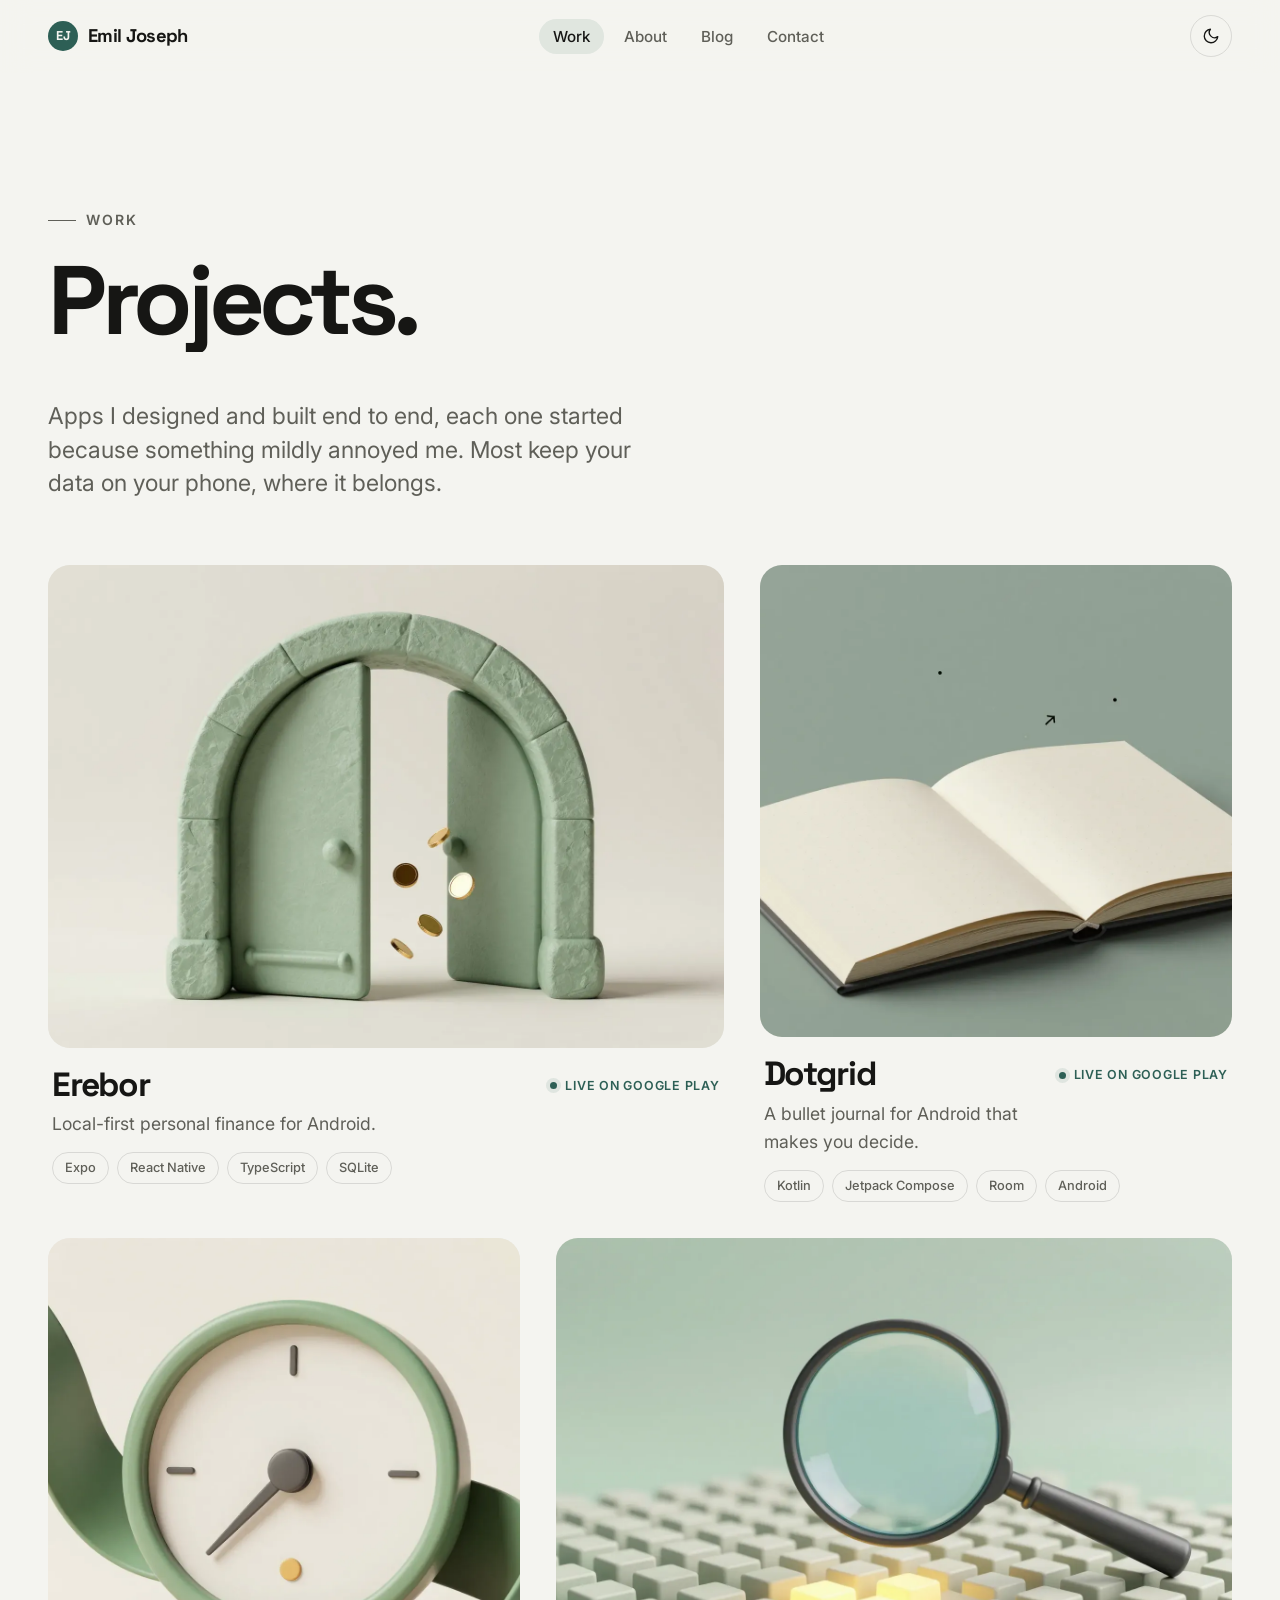
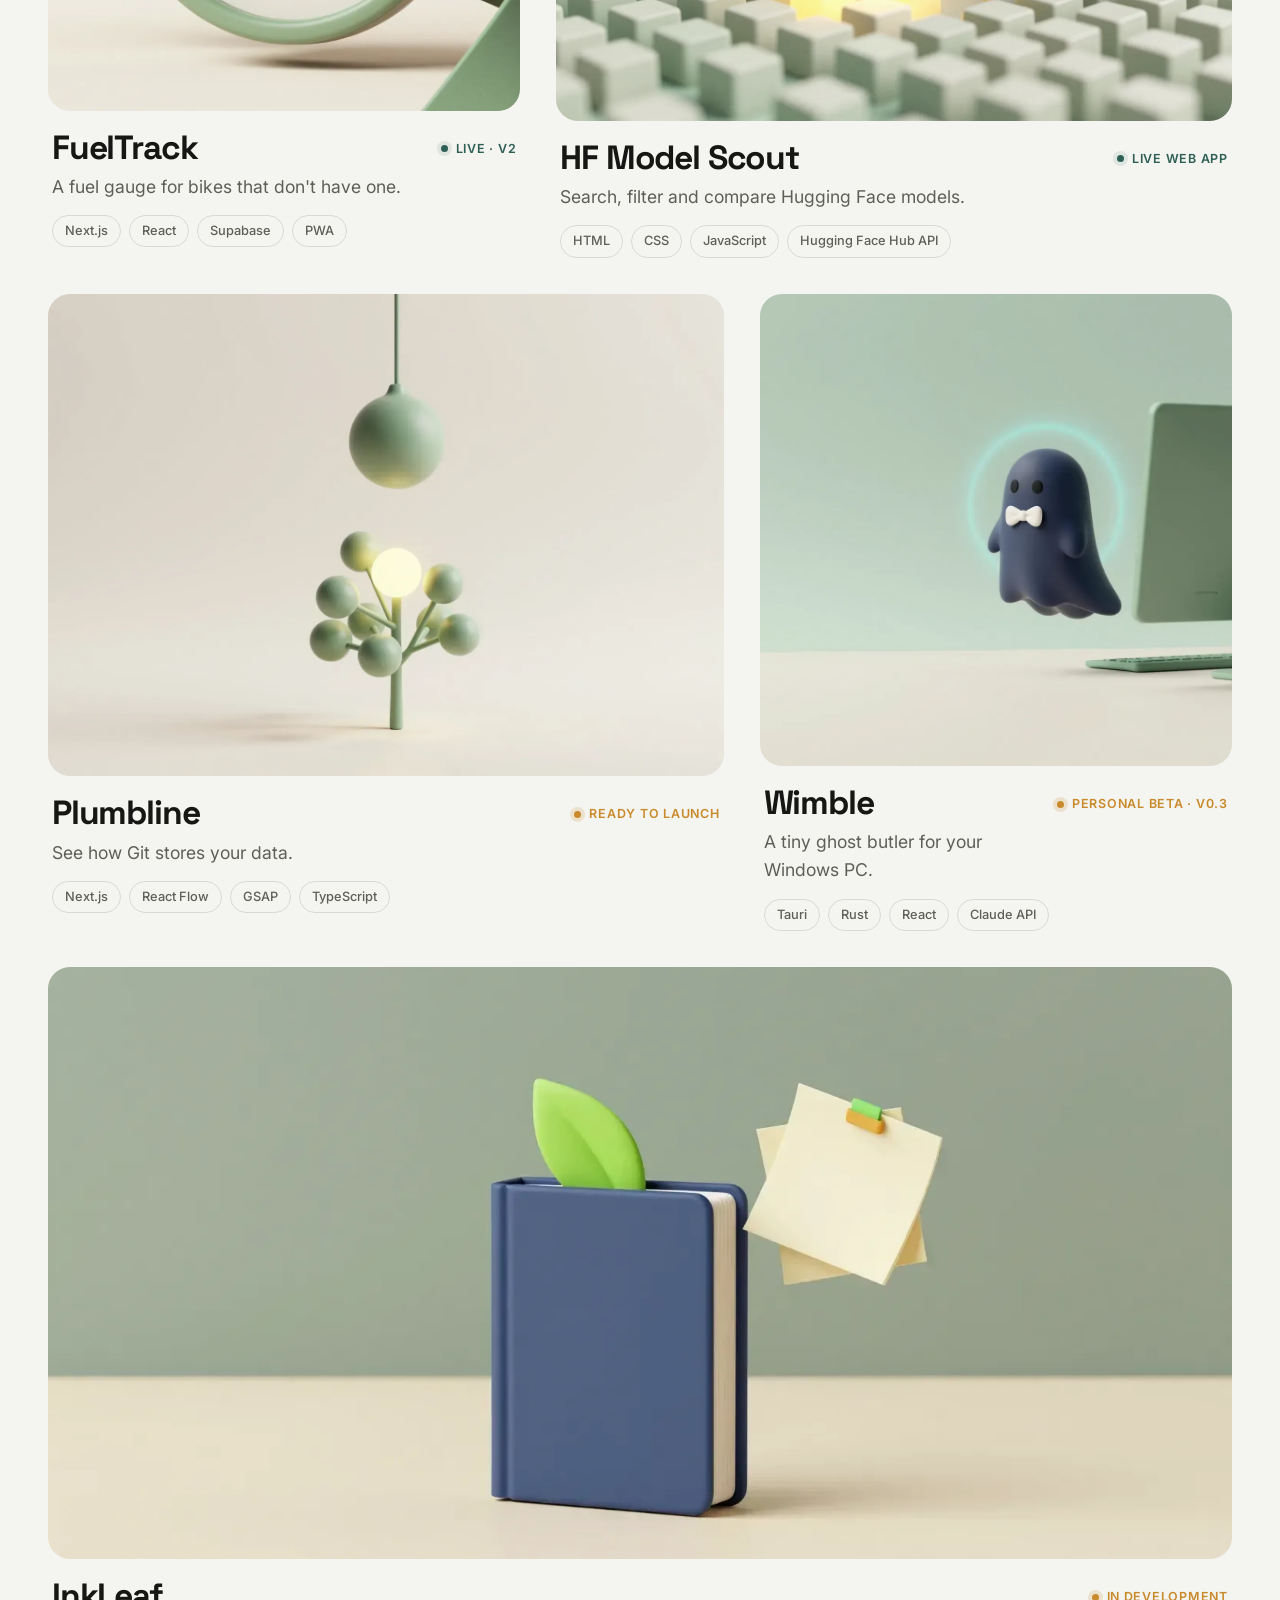
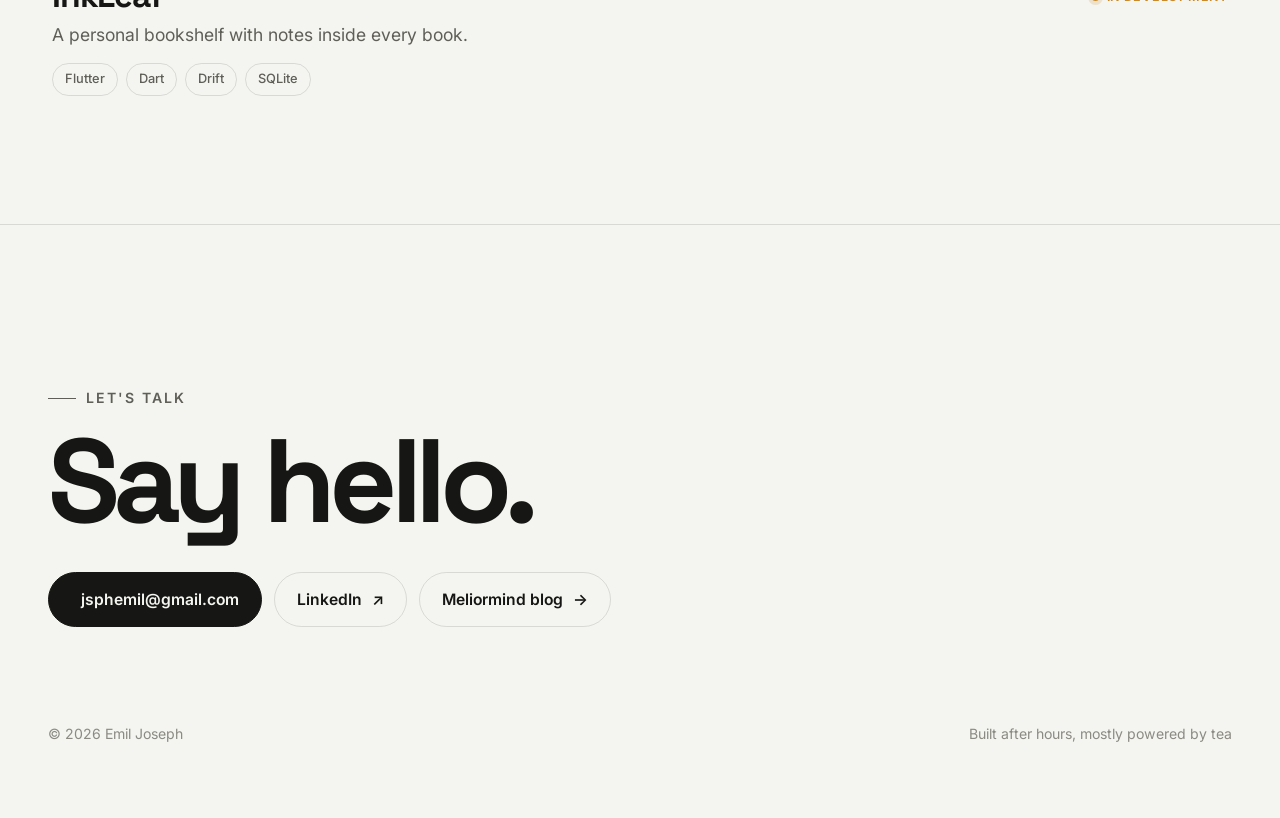
==== commit 49dbe86a: "InkLeaf: 3D hero image to match other projects Co-Authored-By: Claude Opus 5.5 <noreply@anthropic.co" ====
--- a/projects/index.html
+++ b/projects/index.html
@@ -72,7 +72,7 @@
   <div class="tile-meta"><div><h3>Wimble</h3><p>A tiny ghost butler for your Windows PC.</p></div><span class="status wip">Personal beta · v0.3</span></div>
   <ul class="chips"><li class="chip">Tauri</li><li class="chip">Rust</li><li class="chip">React</li><li class="chip">Claude API</li></ul>
 </a><a class="tile" href="../projects/inkleaf.html" data-reveal style="--d:0.00s">
-  <div class="tile-media" data-reveal="scale"><img src="../assets/img/inkleaf/hero.webp" alt="InkLeaf's book-and-leaf logo above a small shelf of books, with quote, thought and action note cards floating beside it" width="1536" height="1024" loading="lazy" decoding="async"><span class="view" aria-hidden="true">→</span></div>
+  <div class="tile-media" data-reveal="scale"><img src="../assets/img/inkleaf/hero.webp" alt="A matte navy hardcover book standing on a cream table with a lime-green leaf tucked in as a bookmark, two note cards floating beside it" width="1536" height="1024" loading="lazy" decoding="async"><span class="view" aria-hidden="true">→</span></div>
   <div class="tile-meta"><div><h3>InkLeaf</h3><p>A personal bookshelf with notes inside every book.</p></div><span class="status wip">In development</span></div>
   <ul class="chips"><li class="chip">Flutter</li><li class="chip">Dart</li><li class="chip">Drift</li><li class="chip">SQLite</li></ul>
 </a></div>
